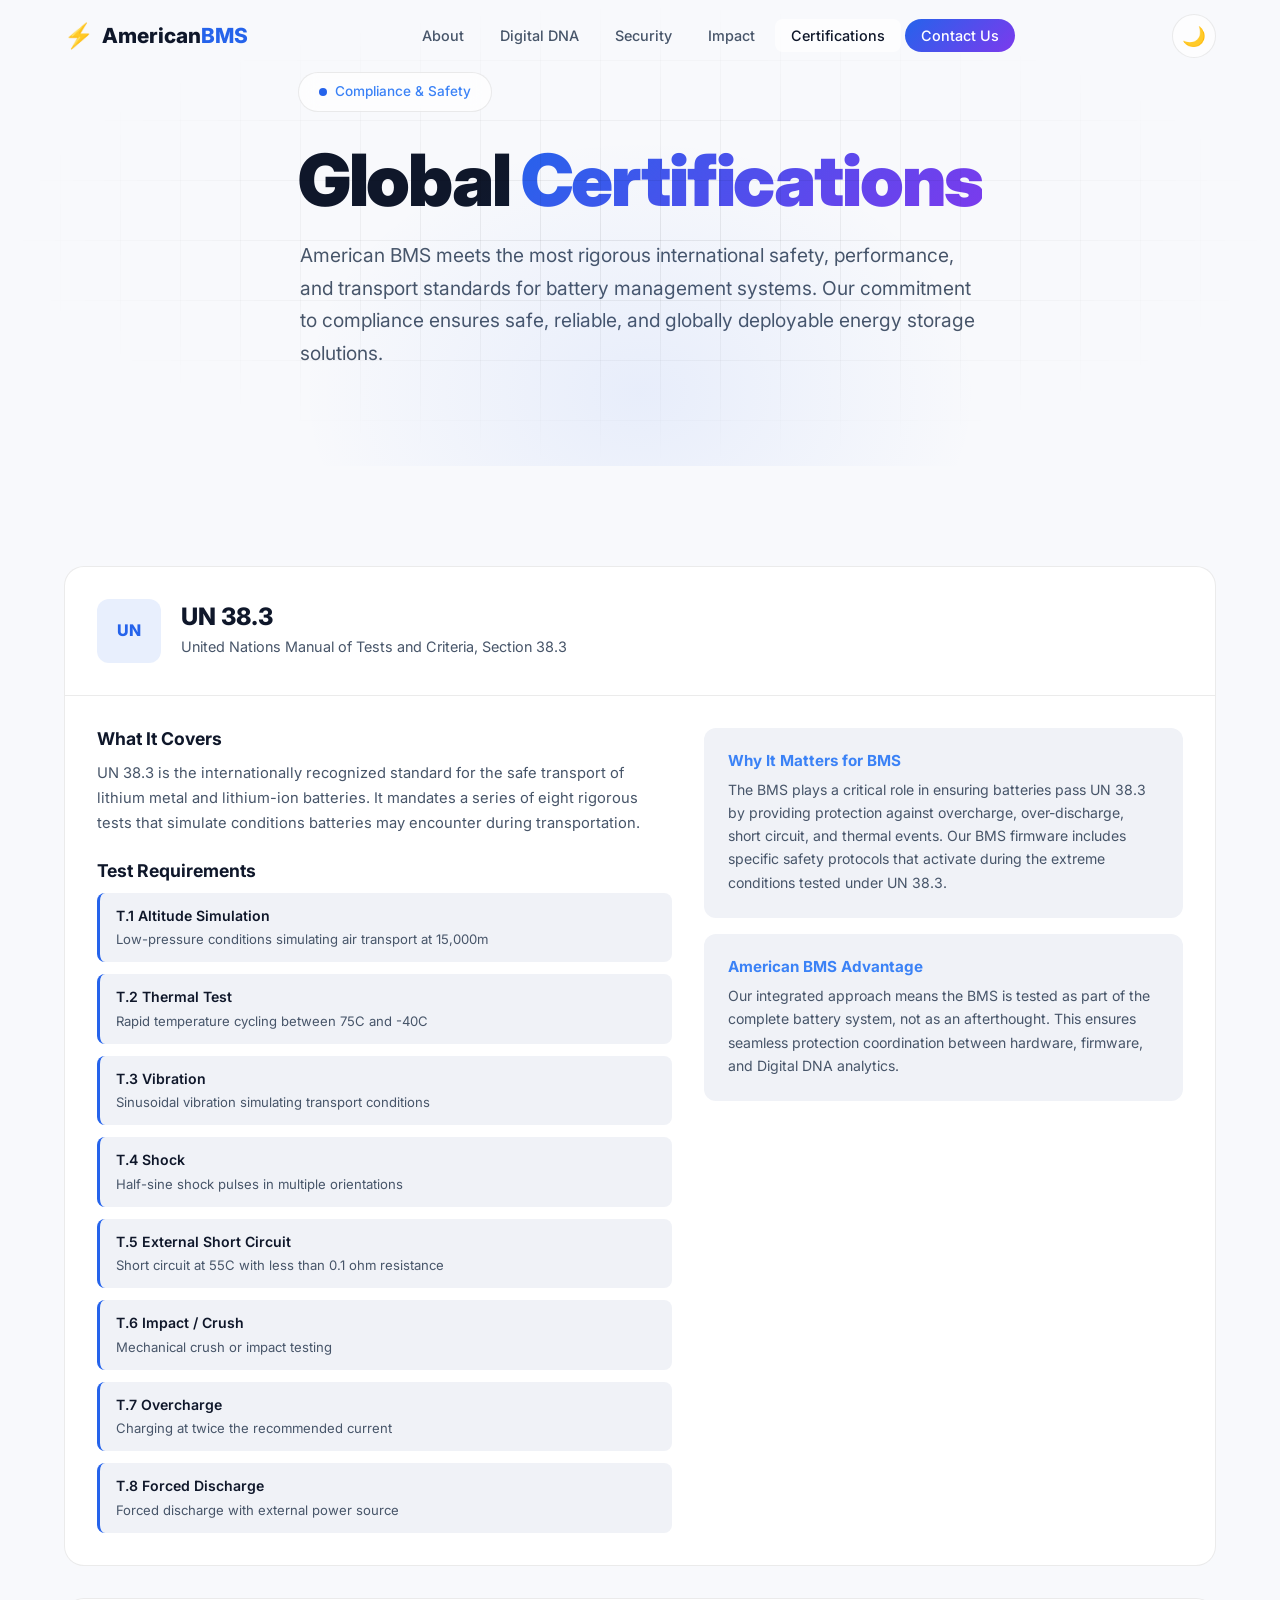
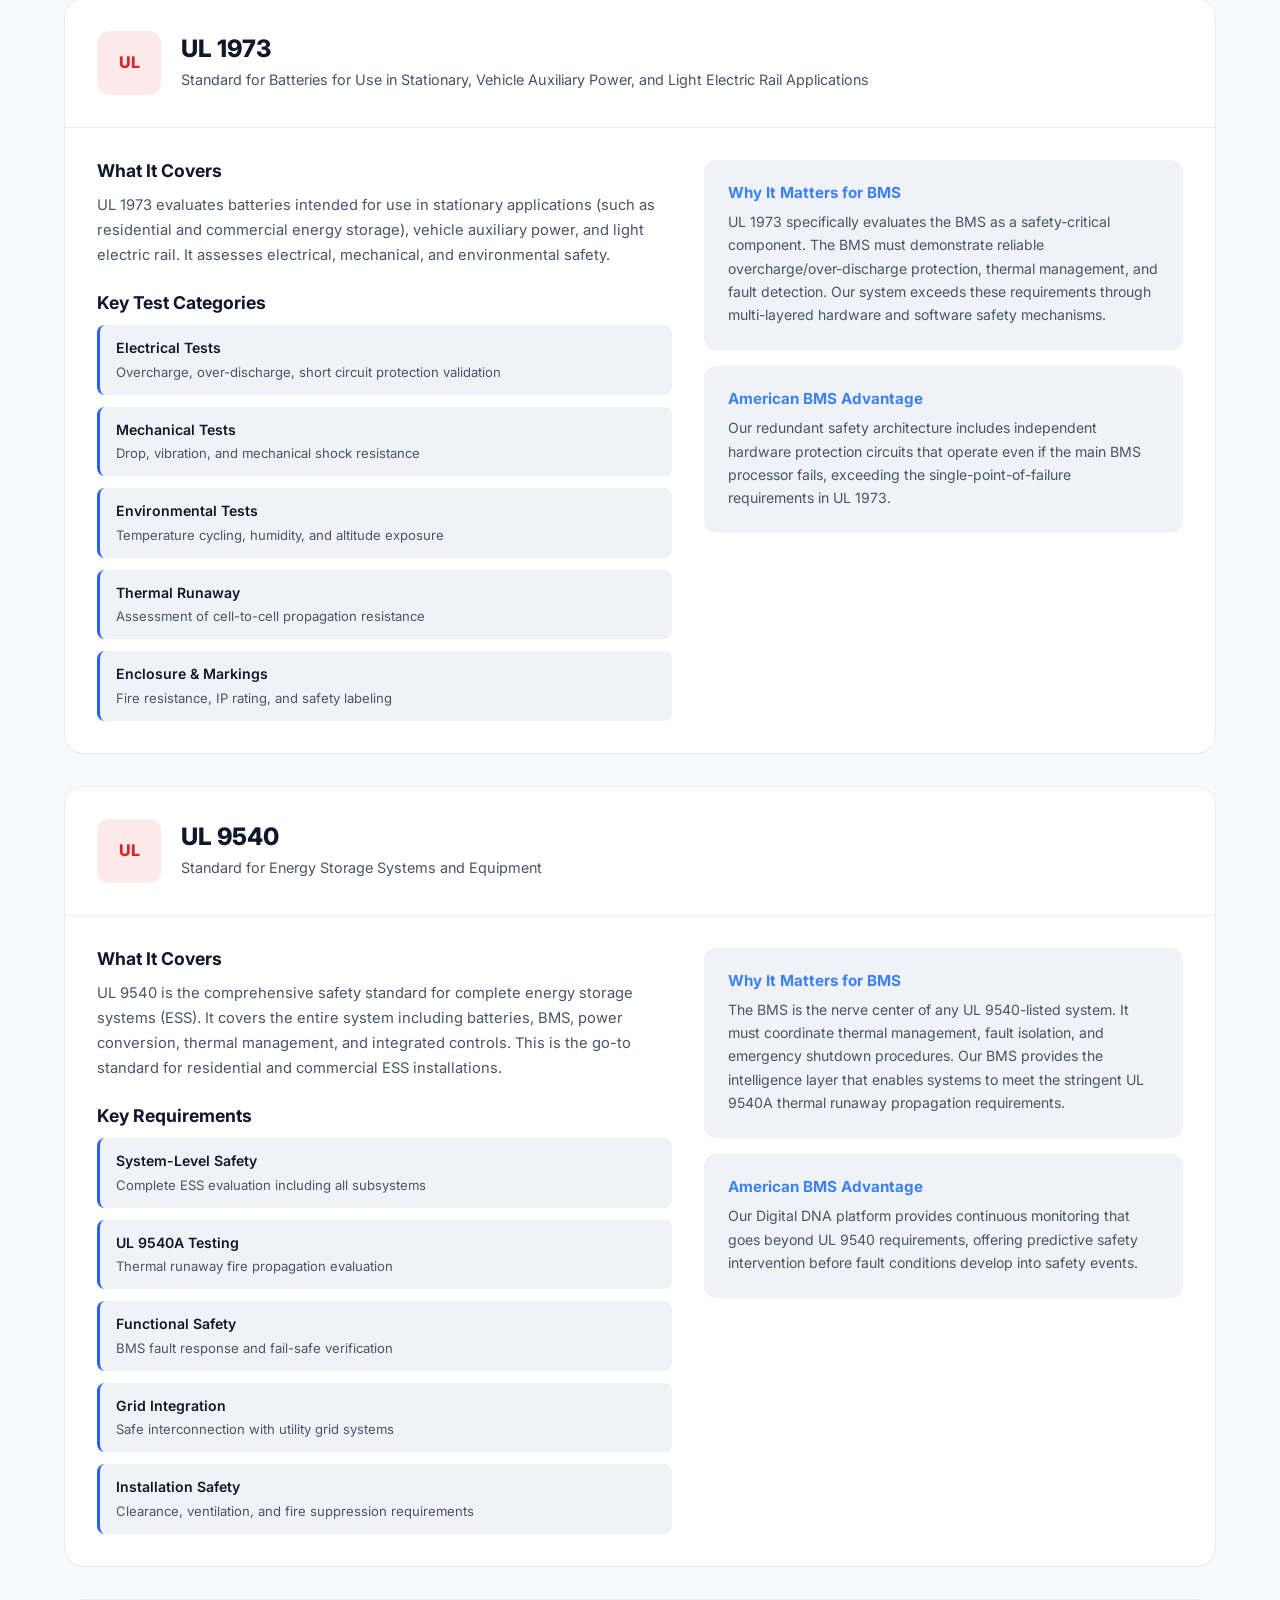
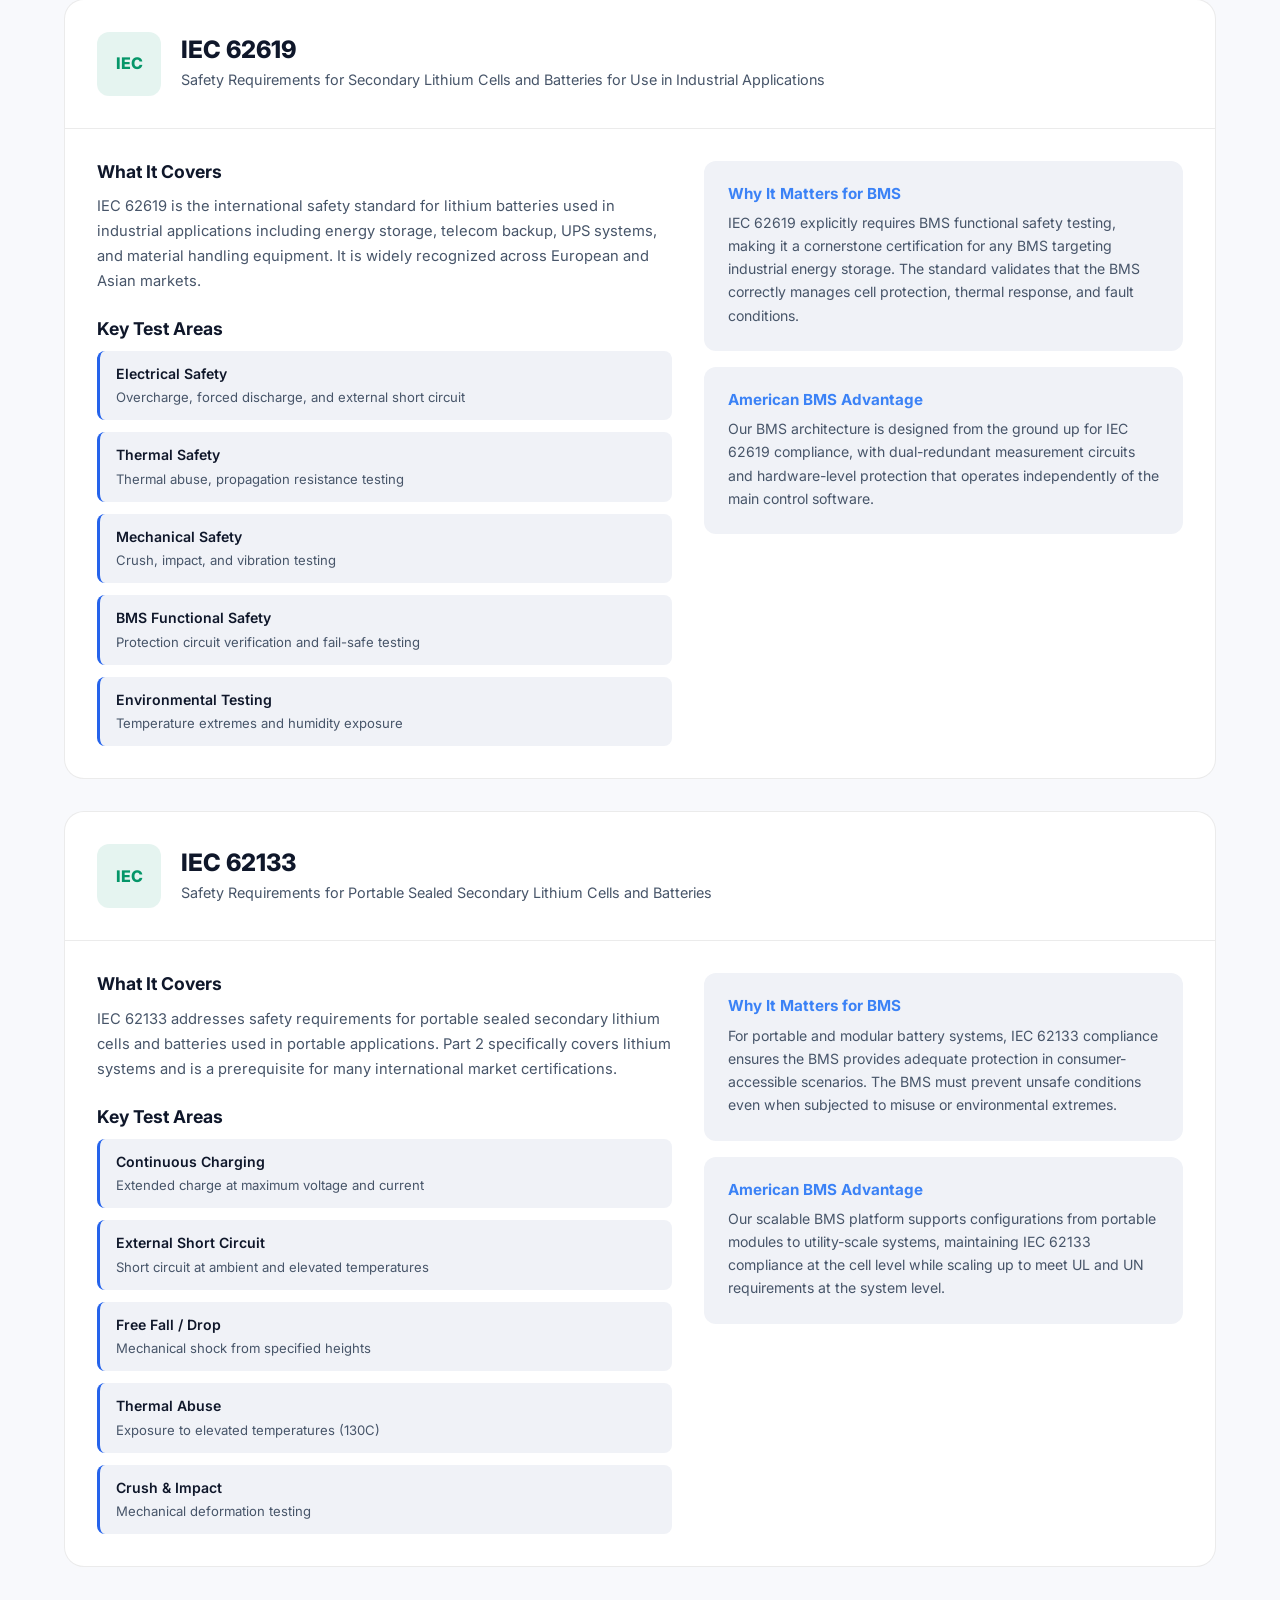
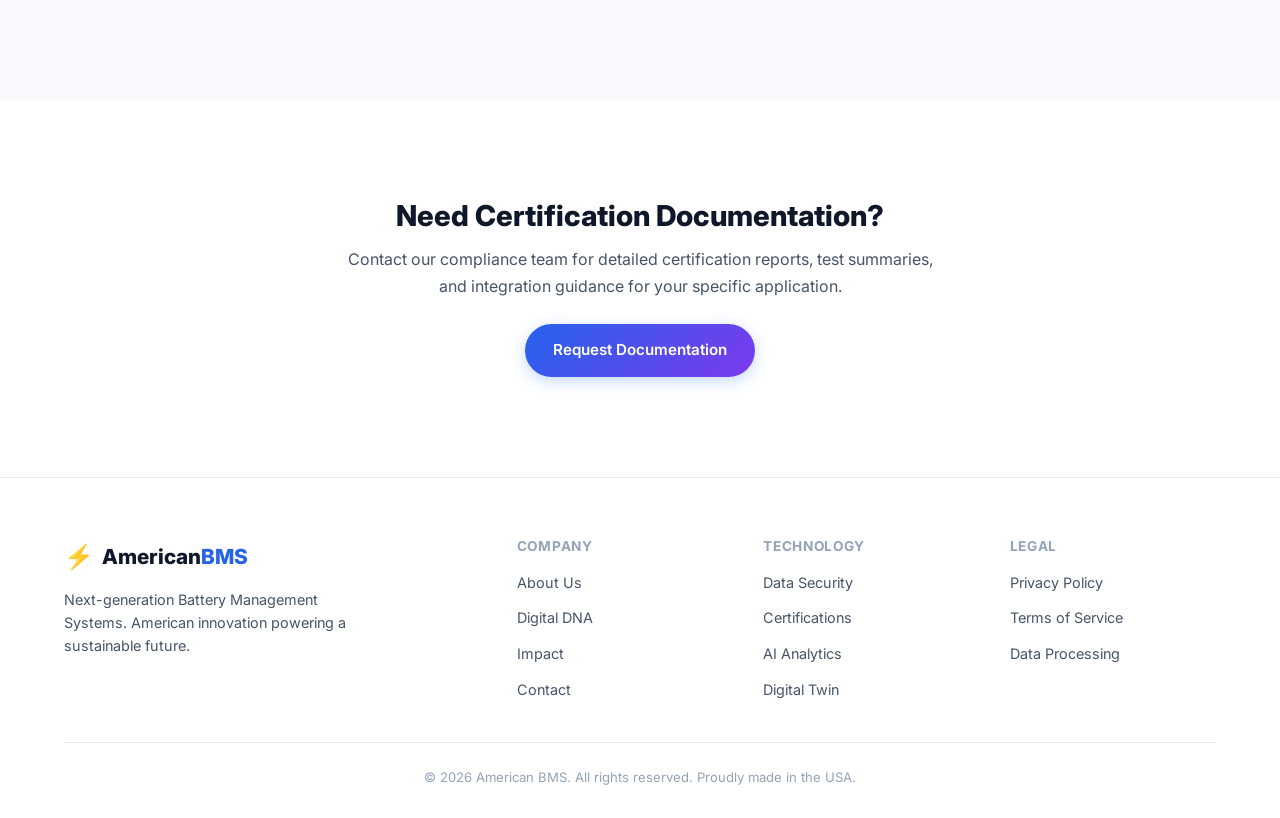
==== certifications.html @ eb163bcc "Initial commit: American BMS professional website - Landing page with hero, about, Digital DNA, data" ====
<!DOCTYPE html>
<html lang="en" data-theme="dark">
<head>
    <meta charset="UTF-8">
    <meta name="viewport" content="width=device-width, initial-scale=1.0">
    <title>Certifications | American BMS</title>
    <meta name="description" content="American BMS certifications: UN 38.3, UL 1973, UL 9540, IEC 62619, IEC 62133. Meeting the highest global standards for battery management systems.">
    <link rel="preconnect" href="https://fonts.googleapis.com">
    <link rel="preconnect" href="https://fonts.gstatic.com" crossorigin>
    <link href="https://fonts.googleapis.com/css2?family=Inter:wght@300;400;500;600;700;800;900&display=swap" rel="stylesheet">
    <link rel="stylesheet" href="css/styles.css">
    <link rel="icon" type="image/svg+xml" href="data:image/svg+xml,<svg xmlns='http://www.w3.org/2000/svg' viewBox='0 0 100 100'><text y='.9em' font-size='90'>&#9889;</text></svg>">
</head>
<body>
    <!-- Navigation -->
    <nav class="navbar" id="navbar">
        <div class="container nav-container">
            <a href="index.html" class="nav-logo">
                <span class="logo-icon">&#9889;</span>
                <span class="logo-text">American<span class="logo-accent">BMS</span></span>
            </a>
            <ul class="nav-links" id="navLinks">
                <li><a href="index.html#about">About</a></li>
                <li><a href="index.html#digital-dna">Digital DNA</a></li>
                <li><a href="index.html#security">Security</a></li>
                <li><a href="index.html#impact">Impact</a></li>
                <li><a href="certifications.html" class="active">Certifications</a></li>
                <li><a href="index.html#contact" class="nav-cta">Contact Us</a></li>
            </ul>
            <div class="nav-actions">
                <button class="theme-toggle" id="themeToggle" aria-label="Toggle theme">
                    <span class="theme-icon sun">&#9728;&#65039;</span>
                    <span class="theme-icon moon">&#127769;</span>
                </button>
                <button class="mobile-toggle" id="mobileToggle" aria-label="Toggle menu">
                    <span class="hamburger"></span>
                </button>
            </div>
        </div>
    </nav>

    <!-- Page Hero -->
    <section class="page-hero">
        <div class="hero-bg">
            <div class="hero-grid"></div>
            <div class="hero-glow"></div>
        </div>
        <div class="container">
            <div class="hero-badge">
                <span class="badge-dot"></span>
                Compliance & Safety
            </div>
            <h1 class="hero-title">Global <span class="gradient-text">Certifications</span></h1>
            <p class="hero-subtitle">
                American BMS meets the most rigorous international safety, performance, and transport
                standards for battery management systems. Our commitment to compliance ensures
                safe, reliable, and globally deployable energy storage solutions.
            </p>
        </div>
    </section>

    <!-- Certifications Content -->
    <section class="section">
        <div class="container">
            <!-- UN 38.3 -->
            <div class="cert-detail" id="un383">
                <div class="cert-detail-header">
                    <div class="cert-detail-badge">UN</div>
                    <div>
                        <h2>UN 38.3</h2>
                        <p class="cert-full-name">United Nations Manual of Tests and Criteria, Section 38.3</p>
                    </div>
                </div>
                <div class="cert-detail-body">
                    <div class="cert-detail-info">
                        <h3>What It Covers</h3>
                        <p>
                            UN 38.3 is the internationally recognized standard for the safe transport of lithium
                            metal and lithium-ion batteries. It mandates a series of eight rigorous tests that
                            simulate conditions batteries may encounter during transportation.
                        </p>
                        <h3>Test Requirements</h3>
                        <ul class="cert-tests">
                            <li>
                                <strong>T.1 Altitude Simulation</strong>
                                <span>Low-pressure conditions simulating air transport at 15,000m</span>
                            </li>
                            <li>
                                <strong>T.2 Thermal Test</strong>
                                <span>Rapid temperature cycling between 75C and -40C</span>
                            </li>
                            <li>
                                <strong>T.3 Vibration</strong>
                                <span>Sinusoidal vibration simulating transport conditions</span>
                            </li>
                            <li>
                                <strong>T.4 Shock</strong>
                                <span>Half-sine shock pulses in multiple orientations</span>
                            </li>
                            <li>
                                <strong>T.5 External Short Circuit</strong>
                                <span>Short circuit at 55C with less than 0.1 ohm resistance</span>
                            </li>
                            <li>
                                <strong>T.6 Impact / Crush</strong>
                                <span>Mechanical crush or impact testing</span>
                            </li>
                            <li>
                                <strong>T.7 Overcharge</strong>
                                <span>Charging at twice the recommended current</span>
                            </li>
                            <li>
                                <strong>T.8 Forced Discharge</strong>
                                <span>Forced discharge with external power source</span>
                            </li>
                        </ul>
                    </div>
                    <div class="cert-detail-relevance">
                        <div class="relevance-card">
                            <h4>Why It Matters for BMS</h4>
                            <p>
                                The BMS plays a critical role in ensuring batteries pass UN 38.3 by providing
                                protection against overcharge, over-discharge, short circuit, and thermal events.
                                Our BMS firmware includes specific safety protocols that activate during the
                                extreme conditions tested under UN 38.3.
                            </p>
                        </div>
                        <div class="relevance-card">
                            <h4>American BMS Advantage</h4>
                            <p>
                                Our integrated approach means the BMS is tested as part of the complete battery
                                system, not as an afterthought. This ensures seamless protection coordination
                                between hardware, firmware, and Digital DNA analytics.
                            </p>
                        </div>
                    </div>
                </div>
            </div>

            <!-- UL 1973 -->
            <div class="cert-detail" id="ul1973">
                <div class="cert-detail-header">
                    <div class="cert-detail-badge ul">UL</div>
                    <div>
                        <h2>UL 1973</h2>
                        <p class="cert-full-name">Standard for Batteries for Use in Stationary, Vehicle Auxiliary Power, and Light Electric Rail Applications</p>
                    </div>
                </div>
                <div class="cert-detail-body">
                    <div class="cert-detail-info">
                        <h3>What It Covers</h3>
                        <p>
                            UL 1973 evaluates batteries intended for use in stationary applications (such as
                            residential and commercial energy storage), vehicle auxiliary power, and light
                            electric rail. It assesses electrical, mechanical, and environmental safety.
                        </p>
                        <h3>Key Test Categories</h3>
                        <ul class="cert-tests">
                            <li>
                                <strong>Electrical Tests</strong>
                                <span>Overcharge, over-discharge, short circuit protection validation</span>
                            </li>
                            <li>
                                <strong>Mechanical Tests</strong>
                                <span>Drop, vibration, and mechanical shock resistance</span>
                            </li>
                            <li>
                                <strong>Environmental Tests</strong>
                                <span>Temperature cycling, humidity, and altitude exposure</span>
                            </li>
                            <li>
                                <strong>Thermal Runaway</strong>
                                <span>Assessment of cell-to-cell propagation resistance</span>
                            </li>
                            <li>
                                <strong>Enclosure & Markings</strong>
                                <span>Fire resistance, IP rating, and safety labeling</span>
                            </li>
                        </ul>
                    </div>
                    <div class="cert-detail-relevance">
                        <div class="relevance-card">
                            <h4>Why It Matters for BMS</h4>
                            <p>
                                UL 1973 specifically evaluates the BMS as a safety-critical component. The BMS
                                must demonstrate reliable overcharge/over-discharge protection, thermal management,
                                and fault detection. Our system exceeds these requirements through multi-layered
                                hardware and software safety mechanisms.
                            </p>
                        </div>
                        <div class="relevance-card">
                            <h4>American BMS Advantage</h4>
                            <p>
                                Our redundant safety architecture includes independent hardware protection
                                circuits that operate even if the main BMS processor fails, exceeding the
                                single-point-of-failure requirements in UL 1973.
                            </p>
                        </div>
                    </div>
                </div>
            </div>

            <!-- UL 9540 -->
            <div class="cert-detail" id="ul9540">
                <div class="cert-detail-header">
                    <div class="cert-detail-badge ul">UL</div>
                    <div>
                        <h2>UL 9540</h2>
                        <p class="cert-full-name">Standard for Energy Storage Systems and Equipment</p>
                    </div>
                </div>
                <div class="cert-detail-body">
                    <div class="cert-detail-info">
                        <h3>What It Covers</h3>
                        <p>
                            UL 9540 is the comprehensive safety standard for complete energy storage systems (ESS).
                            It covers the entire system including batteries, BMS, power conversion, thermal management,
                            and integrated controls. This is the go-to standard for residential and commercial ESS installations.
                        </p>
                        <h3>Key Requirements</h3>
                        <ul class="cert-tests">
                            <li>
                                <strong>System-Level Safety</strong>
                                <span>Complete ESS evaluation including all subsystems</span>
                            </li>
                            <li>
                                <strong>UL 9540A Testing</strong>
                                <span>Thermal runaway fire propagation evaluation</span>
                            </li>
                            <li>
                                <strong>Functional Safety</strong>
                                <span>BMS fault response and fail-safe verification</span>
                            </li>
                            <li>
                                <strong>Grid Integration</strong>
                                <span>Safe interconnection with utility grid systems</span>
                            </li>
                            <li>
                                <strong>Installation Safety</strong>
                                <span>Clearance, ventilation, and fire suppression requirements</span>
                            </li>
                        </ul>
                    </div>
                    <div class="cert-detail-relevance">
                        <div class="relevance-card">
                            <h4>Why It Matters for BMS</h4>
                            <p>
                                The BMS is the nerve center of any UL 9540-listed system. It must coordinate
                                thermal management, fault isolation, and emergency shutdown procedures. Our BMS
                                provides the intelligence layer that enables systems to meet the stringent
                                UL 9540A thermal runaway propagation requirements.
                            </p>
                        </div>
                        <div class="relevance-card">
                            <h4>American BMS Advantage</h4>
                            <p>
                                Our Digital DNA platform provides continuous monitoring that goes beyond
                                UL 9540 requirements, offering predictive safety intervention before
                                fault conditions develop into safety events.
                            </p>
                        </div>
                    </div>
                </div>
            </div>

            <!-- IEC 62619 -->
            <div class="cert-detail" id="iec62619">
                <div class="cert-detail-header">
                    <div class="cert-detail-badge iec">IEC</div>
                    <div>
                        <h2>IEC 62619</h2>
                        <p class="cert-full-name">Safety Requirements for Secondary Lithium Cells and Batteries for Use in Industrial Applications</p>
                    </div>
                </div>
                <div class="cert-detail-body">
                    <div class="cert-detail-info">
                        <h3>What It Covers</h3>
                        <p>
                            IEC 62619 is the international safety standard for lithium batteries used in industrial
                            applications including energy storage, telecom backup, UPS systems, and material handling
                            equipment. It is widely recognized across European and Asian markets.
                        </p>
                        <h3>Key Test Areas</h3>
                        <ul class="cert-tests">
                            <li>
                                <strong>Electrical Safety</strong>
                                <span>Overcharge, forced discharge, and external short circuit</span>
                            </li>
                            <li>
                                <strong>Thermal Safety</strong>
                                <span>Thermal abuse, propagation resistance testing</span>
                            </li>
                            <li>
                                <strong>Mechanical Safety</strong>
                                <span>Crush, impact, and vibration testing</span>
                            </li>
                            <li>
                                <strong>BMS Functional Safety</strong>
                                <span>Protection circuit verification and fail-safe testing</span>
                            </li>
                            <li>
                                <strong>Environmental Testing</strong>
                                <span>Temperature extremes and humidity exposure</span>
                            </li>
                        </ul>
                    </div>
                    <div class="cert-detail-relevance">
                        <div class="relevance-card">
                            <h4>Why It Matters for BMS</h4>
                            <p>
                                IEC 62619 explicitly requires BMS functional safety testing, making it a
                                cornerstone certification for any BMS targeting industrial energy storage.
                                The standard validates that the BMS correctly manages cell protection,
                                thermal response, and fault conditions.
                            </p>
                        </div>
                        <div class="relevance-card">
                            <h4>American BMS Advantage</h4>
                            <p>
                                Our BMS architecture is designed from the ground up for IEC 62619 compliance,
                                with dual-redundant measurement circuits and hardware-level protection that
                                operates independently of the main control software.
                            </p>
                        </div>
                    </div>
                </div>
            </div>

            <!-- IEC 62133 -->
            <div class="cert-detail" id="iec62133">
                <div class="cert-detail-header">
                    <div class="cert-detail-badge iec">IEC</div>
                    <div>
                        <h2>IEC 62133</h2>
                        <p class="cert-full-name">Safety Requirements for Portable Sealed Secondary Lithium Cells and Batteries</p>
                    </div>
                </div>
                <div class="cert-detail-body">
                    <div class="cert-detail-info">
                        <h3>What It Covers</h3>
                        <p>
                            IEC 62133 addresses safety requirements for portable sealed secondary lithium cells
                            and batteries used in portable applications. Part 2 specifically covers lithium systems
                            and is a prerequisite for many international market certifications.
                        </p>
                        <h3>Key Test Areas</h3>
                        <ul class="cert-tests">
                            <li>
                                <strong>Continuous Charging</strong>
                                <span>Extended charge at maximum voltage and current</span>
                            </li>
                            <li>
                                <strong>External Short Circuit</strong>
                                <span>Short circuit at ambient and elevated temperatures</span>
                            </li>
                            <li>
                                <strong>Free Fall / Drop</strong>
                                <span>Mechanical shock from specified heights</span>
                            </li>
                            <li>
                                <strong>Thermal Abuse</strong>
                                <span>Exposure to elevated temperatures (130C)</span>
                            </li>
                            <li>
                                <strong>Crush & Impact</strong>
                                <span>Mechanical deformation testing</span>
                            </li>
                        </ul>
                    </div>
                    <div class="cert-detail-relevance">
                        <div class="relevance-card">
                            <h4>Why It Matters for BMS</h4>
                            <p>
                                For portable and modular battery systems, IEC 62133 compliance ensures the BMS
                                provides adequate protection in consumer-accessible scenarios. The BMS must
                                prevent unsafe conditions even when subjected to misuse or environmental extremes.
                            </p>
                        </div>
                        <div class="relevance-card">
                            <h4>American BMS Advantage</h4>
                            <p>
                                Our scalable BMS platform supports configurations from portable modules to
                                utility-scale systems, maintaining IEC 62133 compliance at the cell level
                                while scaling up to meet UL and UN requirements at the system level.
                            </p>
                        </div>
                    </div>
                </div>
            </div>
        </div>
    </section>

    <!-- CTA Section -->
    <section class="section section-alt">
        <div class="container">
            <div class="cta-block">
                <h2>Need Certification Documentation?</h2>
                <p>Contact our compliance team for detailed certification reports, test summaries, and integration guidance for your specific application.</p>
                <a href="index.html#contact" class="btn btn-primary">Request Documentation</a>
            </div>
        </div>
    </section>

    <!-- Footer -->
    <footer class="footer">
        <div class="container">
            <div class="footer-grid">
                <div class="footer-brand">
                    <a href="index.html" class="nav-logo">
                        <span class="logo-icon">&#9889;</span>
                        <span class="logo-text">American<span class="logo-accent">BMS</span></span>
                    </a>
                    <p>Next-generation Battery Management Systems. American innovation powering a sustainable future.</p>
                </div>
                <div class="footer-links">
                    <h4>Company</h4>
                    <ul>
                        <li><a href="index.html#about">About Us</a></li>
                        <li><a href="index.html#digital-dna">Digital DNA</a></li>
                        <li><a href="index.html#impact">Impact</a></li>
                        <li><a href="index.html#contact">Contact</a></li>
                    </ul>
                </div>
                <div class="footer-links">
                    <h4>Technology</h4>
                    <ul>
                        <li><a href="index.html#security">Data Security</a></li>
                        <li><a href="certifications.html">Certifications</a></li>
                        <li><a href="index.html#digital-dna">AI Analytics</a></li>
                        <li><a href="index.html#digital-dna">Digital Twin</a></li>
                    </ul>
                </div>
                <div class="footer-links">
                    <h4>Legal</h4>
                    <ul>
                        <li><a href="#">Privacy Policy</a></li>
                        <li><a href="#">Terms of Service</a></li>
                        <li><a href="#">Data Processing</a></li>
                    </ul>
                </div>
            </div>
            <div class="footer-bottom">
                <p>&copy; 2026 American BMS. All rights reserved. Proudly made in the USA.</p>
            </div>
        </div>
    </footer>

    <script src="js/main.js"></script>
</body>
</html>
---- css/styles.css ----
/* ============================================
   American BMS - Design System & Styles
   ============================================ */

/* --- CSS Custom Properties (Theme System) --- */
:root {
    --font-family: 'Inter', -apple-system, BlinkMacSystemFont, 'Segoe UI', sans-serif;
    --transition-speed: 0.3s;
    --radius-sm: 8px;
    --radius-md: 12px;
    --radius-lg: 20px;
    --radius-xl: 28px;
    --container-max: 1200px;
    --nav-height: 72px;
}

/* Dark Theme (default) */
[data-theme="dark"] {
    --bg-primary: #0a0e1a;
    --bg-secondary: #0f1428;
    --bg-tertiary: #151b33;
    --bg-card: rgba(15, 20, 40, 0.8);
    --bg-card-hover: rgba(20, 28, 56, 0.9);
    --bg-glass: rgba(15, 20, 40, 0.6);
    --bg-nav: rgba(10, 14, 26, 0.85);

    --text-primary: #f0f2f8;
    --text-secondary: #a0a8c4;
    --text-tertiary: #6b7394;
    --text-inverse: #0a0e1a;

    --accent-blue: #3b82f6;
    --accent-blue-light: #60a5fa;
    --accent-red: #ef4444;
    --accent-red-light: #f87171;
    --gradient-start: #3b82f6;
    --gradient-end: #8b5cf6;

    --border-color: rgba(255, 255, 255, 0.08);
    --border-color-strong: rgba(255, 255, 255, 0.15);

    --shadow-sm: 0 2px 8px rgba(0, 0, 0, 0.3);
    --shadow-md: 0 4px 20px rgba(0, 0, 0, 0.4);
    --shadow-lg: 0 8px 40px rgba(0, 0, 0, 0.5);
    --shadow-glow: 0 0 40px rgba(59, 130, 246, 0.15);

    --cert-un-bg: rgba(59, 130, 246, 0.15);
    --cert-un-color: #60a5fa;
    --cert-ul-bg: rgba(239, 68, 68, 0.15);
    --cert-ul-color: #f87171;
    --cert-iec-bg: rgba(16, 185, 129, 0.15);
    --cert-iec-color: #34d399;
}

/* Light Theme */
[data-theme="light"] {
    --bg-primary: #f8f9fc;
    --bg-secondary: #ffffff;
    --bg-tertiary: #f0f2f7;
    --bg-card: rgba(255, 255, 255, 0.9);
    --bg-card-hover: rgba(255, 255, 255, 1);
    --bg-glass: rgba(255, 255, 255, 0.7);
    --bg-nav: rgba(248, 249, 252, 0.9);

    --text-primary: #0f172a;
    --text-secondary: #475569;
    --text-tertiary: #94a3b8;
    --text-inverse: #ffffff;

    --accent-blue: #2563eb;
    --accent-blue-light: #3b82f6;
    --accent-red: #dc2626;
    --accent-red-light: #ef4444;
    --gradient-start: #2563eb;
    --gradient-end: #7c3aed;

    --border-color: rgba(0, 0, 0, 0.08);
    --border-color-strong: rgba(0, 0, 0, 0.15);

    --shadow-sm: 0 2px 8px rgba(0, 0, 0, 0.06);
    --shadow-md: 0 4px 20px rgba(0, 0, 0, 0.08);
    --shadow-lg: 0 8px 40px rgba(0, 0, 0, 0.1);
    --shadow-glow: 0 0 40px rgba(37, 99, 235, 0.1);

    --cert-un-bg: rgba(37, 99, 235, 0.1);
    --cert-un-color: #2563eb;
    --cert-ul-bg: rgba(220, 38, 38, 0.1);
    --cert-ul-color: #dc2626;
    --cert-iec-bg: rgba(5, 150, 105, 0.1);
    --cert-iec-color: #059669;
}

/* --- Reset & Base --- */
*, *::before, *::after {
    margin: 0;
    padding: 0;
    box-sizing: border-box;
}

html {
    scroll-behavior: smooth;
    scroll-padding-top: var(--nav-height);
}

body {
    font-family: var(--font-family);
    background: var(--bg-primary);
    color: var(--text-primary);
    line-height: 1.6;
    transition: background var(--transition-speed), color var(--transition-speed);
    -webkit-font-smoothing: antialiased;
    overflow-x: hidden;
}

.container {
    max-width: var(--container-max);
    margin: 0 auto;
    padding: 0 24px;
}

img { max-width: 100%; display: block; }
a { text-decoration: none; color: inherit; }
ul { list-style: none; }

/* --- Typography --- */
h1, h2, h3, h4 {
    font-weight: 700;
    line-height: 1.2;
}

.gradient-text {
    background: linear-gradient(135deg, var(--gradient-start), var(--gradient-end));
    -webkit-background-clip: text;
    -webkit-text-fill-color: transparent;
    background-clip: text;
}

/* --- Buttons --- */
.btn {
    display: inline-flex;
    align-items: center;
    gap: 8px;
    padding: 14px 28px;
    border-radius: var(--radius-xl);
    font-family: var(--font-family);
    font-size: 0.95rem;
    font-weight: 600;
    cursor: pointer;
    transition: all var(--transition-speed);
    border: none;
    white-space: nowrap;
}

.btn-primary {
    background: linear-gradient(135deg, var(--gradient-start), var(--gradient-end));
    color: #fff;
    box-shadow: 0 4px 15px rgba(59, 130, 246, 0.3);
}

.btn-primary:hover {
    transform: translateY(-2px);
    box-shadow: 0 6px 25px rgba(59, 130, 246, 0.4);
}

.btn-secondary {
    background: var(--bg-glass);
    color: var(--text-primary);
    border: 1px solid var(--border-color-strong);
    backdrop-filter: blur(10px);
}

.btn-secondary:hover {
    background: var(--bg-card-hover);
    transform: translateY(-2px);
}

.btn-play {
    display: inline-flex;
    align-items: center;
    justify-content: center;
    width: 24px;
    height: 24px;
    background: var(--accent-blue);
    color: #fff;
    border-radius: 50%;
    font-size: 0.6rem;
}

.btn-full { width: 100%; justify-content: center; }

/* ============================================
   NAVIGATION
   ============================================ */
.navbar {
    position: fixed;
    top: 0;
    left: 0;
    right: 0;
    z-index: 1000;
    height: var(--nav-height);
    background: transparent;
    transition: all var(--transition-speed);
}

.navbar.scrolled {
    background: var(--bg-nav);
    backdrop-filter: blur(20px);
    border-bottom: 1px solid var(--border-color);
    box-shadow: var(--shadow-sm);
}

.nav-container {
    display: flex;
    align-items: center;
    justify-content: space-between;
    height: 100%;
}

.nav-logo {
    display: flex;
    align-items: center;
    gap: 8px;
    font-size: 1.3rem;
    font-weight: 800;
    z-index: 1001;
}

.logo-icon { font-size: 1.5rem; }

.logo-accent { color: var(--accent-blue); }

.nav-links {
    display: flex;
    align-items: center;
    gap: 4px;
}

.nav-links li a {
    padding: 8px 16px;
    border-radius: var(--radius-sm);
    font-size: 0.9rem;
    font-weight: 500;
    color: var(--text-secondary);
    transition: all var(--transition-speed);
}

.nav-links li a:hover,
.nav-links li a.active {
    color: var(--text-primary);
    background: var(--bg-glass);
}

.nav-cta {
    background: linear-gradient(135deg, var(--gradient-start), var(--gradient-end)) !important;
    color: #fff !important;
    border-radius: var(--radius-xl) !important;
}

.nav-cta:hover {
    opacity: 0.9;
}

.nav-actions {
    display: flex;
    align-items: center;
    gap: 8px;
}

/* Theme Toggle */
.theme-toggle {
    position: relative;
    width: 44px;
    height: 44px;
    background: var(--bg-glass);
    border: 1px solid var(--border-color);
    border-radius: 50%;
    cursor: pointer;
    display: flex;
    align-items: center;
    justify-content: center;
    transition: all var(--transition-speed);
    overflow: hidden;
}

.theme-toggle:hover {
    background: var(--bg-card-hover);
    border-color: var(--border-color-strong);
}

.theme-icon {
    position: absolute;
    font-size: 1.2rem;
    transition: all 0.4s ease;
}

[data-theme="dark"] .theme-icon.sun {
    opacity: 1;
    transform: rotate(0deg) scale(1);
}
[data-theme="dark"] .theme-icon.moon {
    opacity: 0;
    transform: rotate(180deg) scale(0.5);
}
[data-theme="light"] .theme-icon.sun {
    opacity: 0;
    transform: rotate(-180deg) scale(0.5);
}
[data-theme="light"] .theme-icon.moon {
    opacity: 1;
    transform: rotate(0deg) scale(1);
}

/* Mobile Toggle */
.mobile-toggle {
    display: none;
    width: 44px;
    height: 44px;
    background: transparent;
    border: none;
    cursor: pointer;
    position: relative;
    z-index: 1001;
}

.hamburger,
.hamburger::before,
.hamburger::after {
    display: block;
    width: 24px;
    height: 2px;
    background: var(--text-primary);
    border-radius: 2px;
    transition: all var(--transition-speed);
}

.hamburger {
    position: relative;
}

.hamburger::before,
.hamburger::after {
    content: '';
    position: absolute;
    left: 0;
}

.hamburger::before { top: -7px; }
.hamburger::after { top: 7px; }

.mobile-toggle.active .hamburger {
    background: transparent;
}
.mobile-toggle.active .hamburger::before {
    top: 0;
    transform: rotate(45deg);
}
.mobile-toggle.active .hamburger::after {
    top: 0;
    transform: rotate(-45deg);
}

/* ============================================
   HERO SECTION
   ============================================ */
.hero, .page-hero {
    position: relative;
    min-height: 100vh;
    display: flex;
    align-items: center;
    padding-top: var(--nav-height);
    overflow: hidden;
}

.page-hero {
    min-height: 50vh;
    padding-bottom: 60px;
}

.hero-bg {
    position: absolute;
    inset: 0;
    overflow: hidden;
}

.hero-grid {
    position: absolute;
    inset: 0;
    background-image:
        linear-gradient(var(--border-color) 1px, transparent 1px),
        linear-gradient(90deg, var(--border-color) 1px, transparent 1px);
    background-size: 60px 60px;
    mask-image: radial-gradient(ellipse at center, black 0%, transparent 70%);
    -webkit-mask-image: radial-gradient(ellipse at center, black 0%, transparent 70%);
}

.hero-glow {
    position: absolute;
    top: 20%;
    left: 50%;
    transform: translateX(-50%);
    width: 800px;
    height: 600px;
    background: radial-gradient(ellipse, rgba(59, 130, 246, 0.12) 0%, transparent 60%);
    pointer-events: none;
}

[data-theme="light"] .hero-glow {
    background: radial-gradient(ellipse, rgba(37, 99, 235, 0.08) 0%, transparent 60%);
}

.hero-content {
    position: relative;
    text-align: center;
    padding: 40px 0 80px;
}

.hero-badge {
    display: inline-flex;
    align-items: center;
    gap: 8px;
    padding: 8px 20px;
    background: var(--bg-glass);
    border: 1px solid var(--border-color);
    border-radius: var(--radius-xl);
    font-size: 0.85rem;
    font-weight: 500;
    color: var(--accent-blue-light);
    margin-bottom: 28px;
    backdrop-filter: blur(10px);
}

.badge-dot {
    width: 8px;
    height: 8px;
    background: var(--accent-blue);
    border-radius: 50%;
    animation: pulse 2s ease-in-out infinite;
}

@keyframes pulse {
    0%, 100% { opacity: 1; transform: scale(1); }
    50% { opacity: 0.5; transform: scale(1.3); }
}

.hero-title {
    font-size: clamp(2.5rem, 6vw, 4.5rem);
    font-weight: 900;
    letter-spacing: -0.03em;
    margin-bottom: 20px;
    line-height: 1.1;
}

.hero-subtitle {
    font-size: clamp(1rem, 2vw, 1.2rem);
    color: var(--text-secondary);
    max-width: 680px;
    margin: 0 auto 36px;
    line-height: 1.7;
}

.hero-actions {
    display: flex;
    gap: 16px;
    justify-content: center;
    flex-wrap: wrap;
    margin-bottom: 60px;
}

.hero-stats {
    display: flex;
    align-items: center;
    justify-content: center;
    gap: 32px;
    flex-wrap: wrap;
}

.stat { text-align: center; }

.stat-value {
    display: block;
    font-size: 1.8rem;
    font-weight: 800;
    color: var(--text-primary);
}

.stat-label {
    font-size: 0.85rem;
    color: var(--text-tertiary);
    font-weight: 500;
}

.stat-divider {
    width: 1px;
    height: 40px;
    background: var(--border-color-strong);
}

/* ============================================
   SECTIONS
   ============================================ */
.section {
    padding: 100px 0;
}

.section-alt {
    background: var(--bg-secondary);
}

.section-header {
    text-align: center;
    max-width: 680px;
    margin: 0 auto 60px;
}

.section-tag {
    display: inline-block;
    padding: 6px 16px;
    background: linear-gradient(135deg, var(--gradient-start), var(--gradient-end));
    color: #fff;
    border-radius: var(--radius-xl);
    font-size: 0.8rem;
    font-weight: 600;
    text-transform: uppercase;
    letter-spacing: 0.05em;
    margin-bottom: 16px;
}

.section-title {
    font-size: clamp(2rem, 4vw, 3rem);
    font-weight: 800;
    letter-spacing: -0.02em;
    margin-bottom: 16px;
}

.section-subtitle {
    font-size: 1.05rem;
    color: var(--text-secondary);
    line-height: 1.7;
}

/* ============================================
   PILLARS GRID (About)
   ============================================ */
.pillars-grid {
    display: grid;
    grid-template-columns: repeat(3, 1fr);
    gap: 24px;
}

.pillar-card {
    background: var(--bg-card);
    border: 1px solid var(--border-color);
    border-radius: var(--radius-lg);
    padding: 32px;
    transition: all 0.4s ease;
    opacity: 0;
    transform: translateY(20px);
}

.pillar-card.visible {
    opacity: 1;
    transform: translateY(0);
}

.pillar-card:hover {
    background: var(--bg-card-hover);
    border-color: var(--border-color-strong);
    box-shadow: var(--shadow-glow);
    transform: translateY(-4px);
}

.pillar-card.visible:hover {
    transform: translateY(-4px);
}

.pillar-icon {
    width: 48px;
    height: 48px;
    display: flex;
    align-items: center;
    justify-content: center;
    background: linear-gradient(135deg, var(--gradient-start), var(--gradient-end));
    border-radius: var(--radius-md);
    margin-bottom: 20px;
    color: #fff;
}

.pillar-icon svg {
    width: 24px;
    height: 24px;
}

.pillar-card h3 {
    font-size: 1.15rem;
    font-weight: 700;
    margin-bottom: 10px;
}

.pillar-card p {
    font-size: 0.9rem;
    color: var(--text-secondary);
    line-height: 1.65;
}

/* ============================================
   DIGITAL DNA (Split Layout)
   ============================================ */
.split-content {
    display: grid;
    grid-template-columns: 1fr 1fr;
    gap: 60px;
    align-items: center;
}

.split-text .section-tag { margin-bottom: 12px; }

.split-text .section-title {
    text-align: left;
    font-size: clamp(1.8rem, 3.5vw, 2.5rem);
    margin-bottom: 16px;
}

.split-text .section-subtitle {
    text-align: left;
    margin-bottom: 32px;
}

.feature-list {
    display: flex;
    flex-direction: column;
    gap: 24px;
}

.feature-item {
    display: flex;
    gap: 16px;
    opacity: 0;
    transform: translateX(-20px);
    transition: all 0.5s ease;
}

.feature-item.visible {
    opacity: 1;
    transform: translateX(0);
}

.feature-dot {
    flex-shrink: 0;
    width: 10px;
    height: 10px;
    background: var(--accent-blue);
    border-radius: 50%;
    margin-top: 7px;
    box-shadow: 0 0 10px rgba(59, 130, 246, 0.4);
}

.feature-item h4 {
    font-size: 1rem;
    font-weight: 600;
    margin-bottom: 4px;
}

.feature-item p {
    font-size: 0.88rem;
    color: var(--text-secondary);
    line-height: 1.5;
}

/* DNA Visual */
.split-visual {
    display: flex;
    align-items: center;
    justify-content: center;
    opacity: 0;
    transform: scale(0.9);
    transition: all 0.6s ease;
}

.split-visual.visible {
    opacity: 1;
    transform: scale(1);
}

.dna-visual {
    position: relative;
    width: 360px;
    height: 360px;
}

.dna-ring {
    position: absolute;
    border-radius: 50%;
    border: 1px solid var(--border-color-strong);
}

.dna-ring-1 {
    inset: 0;
    animation: spin 20s linear infinite;
    border-color: transparent;
    border-top-color: var(--accent-blue);
    border-right-color: rgba(59, 130, 246, 0.3);
}

.dna-ring-2 {
    inset: 30px;
    animation: spin 15s linear infinite reverse;
    border-color: transparent;
    border-bottom-color: var(--gradient-end);
    border-left-color: rgba(139, 92, 246, 0.3);
}

.dna-ring-3 {
    inset: 60px;
    animation: spin 10s linear infinite;
    border-color: transparent;
    border-top-color: var(--accent-red);
    border-right-color: rgba(239, 68, 68, 0.3);
}

@keyframes spin {
    to { transform: rotate(360deg); }
}

.dna-core {
    position: absolute;
    inset: 100px;
    display: flex;
    align-items: center;
    justify-content: center;
    background: var(--bg-glass);
    border: 1px solid var(--border-color-strong);
    border-radius: 50%;
    backdrop-filter: blur(10px);
}

.dna-core svg {
    width: 64px;
    height: 64px;
    color: var(--accent-blue);
}

.dna-data-points {
    position: absolute;
    inset: 0;
}

.data-point {
    position: absolute;
    padding: 4px 10px;
    background: var(--bg-glass);
    border: 1px solid var(--border-color);
    border-radius: var(--radius-sm);
    font-size: 0.72rem;
    font-weight: 600;
    font-family: 'SF Mono', 'Fira Code', monospace;
    color: var(--accent-blue-light);
    backdrop-filter: blur(5px);
    white-space: nowrap;
    animation: float 4s ease-in-out infinite;
}

.dp-1 { top: 5%; left: 60%; animation-delay: 0s; }
.dp-2 { top: 25%; right: -5%; animation-delay: 0.6s; }
.dp-3 { top: 60%; right: -10%; animation-delay: 1.2s; }
.dp-4 { bottom: 10%; left: 50%; animation-delay: 1.8s; }
.dp-5 { top: 55%; left: -10%; animation-delay: 2.4s; }
.dp-6 { top: 15%; left: -5%; animation-delay: 3s; }

@keyframes float {
    0%, 100% { transform: translateY(0); }
    50% { transform: translateY(-8px); }
}

/* ============================================
   SECURITY SECTION
   ============================================ */
.security-grid {
    display: grid;
    grid-template-columns: repeat(2, 1fr);
    gap: 24px;
}

.security-card {
    background: var(--bg-card);
    border: 1px solid var(--border-color);
    border-radius: var(--radius-lg);
    padding: 32px;
    transition: all 0.4s ease;
    opacity: 0;
    transform: translateY(20px);
}

.security-card.visible {
    opacity: 1;
    transform: translateY(0);
}

.security-card:hover {
    background: var(--bg-card-hover);
    border-color: var(--border-color-strong);
    transform: translateY(-4px);
}

.security-card.visible:hover {
    transform: translateY(-4px);
}

.security-card-featured {
    grid-column: 1 / -1;
    background: linear-gradient(135deg, rgba(59, 130, 246, 0.08), rgba(139, 92, 246, 0.08));
    border-color: rgba(59, 130, 246, 0.2);
    text-align: center;
}

.security-icon-large {
    width: 72px;
    height: 72px;
    margin: 0 auto 20px;
    display: flex;
    align-items: center;
    justify-content: center;
    background: linear-gradient(135deg, var(--gradient-start), var(--gradient-end));
    border-radius: 50%;
    color: #fff;
}

.security-icon-large svg {
    width: 36px;
    height: 36px;
}

.security-icon {
    width: 48px;
    height: 48px;
    display: flex;
    align-items: center;
    justify-content: center;
    background: var(--bg-tertiary);
    border-radius: var(--radius-md);
    margin-bottom: 16px;
    color: var(--accent-blue);
}

.security-icon svg {
    width: 24px;
    height: 24px;
}

.security-card h3 {
    font-size: 1.15rem;
    font-weight: 700;
    margin-bottom: 10px;
}

.security-card p {
    font-size: 0.9rem;
    color: var(--text-secondary);
    line-height: 1.65;
}

/* ============================================
   IMPACT SECTION
   ============================================ */
.impact-stats {
    display: grid;
    grid-template-columns: repeat(4, 1fr);
    gap: 24px;
}

.impact-card {
    background: var(--bg-card);
    border: 1px solid var(--border-color);
    border-radius: var(--radius-lg);
    padding: 32px;
    text-align: center;
    transition: all 0.4s ease;
    opacity: 0;
    transform: translateY(20px);
}

.impact-card.visible {
    opacity: 1;
    transform: translateY(0);
}

.impact-card:hover {
    border-color: var(--accent-blue);
    box-shadow: var(--shadow-glow);
    transform: translateY(-4px);
}

.impact-card.visible:hover {
    transform: translateY(-4px);
}

.impact-number {
    font-size: 2.5rem;
    font-weight: 900;
    background: linear-gradient(135deg, var(--gradient-start), var(--gradient-end));
    -webkit-background-clip: text;
    -webkit-text-fill-color: transparent;
    background-clip: text;
    margin-bottom: 4px;
}

.impact-label {
    font-size: 0.9rem;
    font-weight: 700;
    margin-bottom: 8px;
}

.impact-desc {
    font-size: 0.85rem;
    color: var(--text-secondary);
    line-height: 1.5;
}

/* ============================================
   CERTIFICATIONS PREVIEW
   ============================================ */
.cert-preview-grid {
    display: grid;
    grid-template-columns: repeat(5, 1fr);
    gap: 20px;
    margin-bottom: 40px;
}

.cert-preview-card {
    background: var(--bg-card);
    border: 1px solid var(--border-color);
    border-radius: var(--radius-lg);
    padding: 28px 20px;
    text-align: center;
    transition: all 0.4s ease;
    opacity: 0;
    transform: translateY(20px);
}

.cert-preview-card.visible {
    opacity: 1;
    transform: translateY(0);
}

.cert-preview-card:hover {
    background: var(--bg-card-hover);
    border-color: var(--border-color-strong);
    transform: translateY(-4px);
}

.cert-preview-card.visible:hover {
    transform: translateY(-4px);
}

.cert-badge {
    display: inline-flex;
    align-items: center;
    justify-content: center;
    width: 56px;
    height: 56px;
    border-radius: var(--radius-md);
    font-size: 0.85rem;
    font-weight: 800;
    margin-bottom: 14px;
    background: var(--cert-un-bg);
    color: var(--cert-un-color);
}

.cert-preview-card:nth-child(2) .cert-badge,
.cert-preview-card:nth-child(3) .cert-badge {
    background: var(--cert-ul-bg);
    color: var(--cert-ul-color);
}

.cert-preview-card:nth-child(4) .cert-badge,
.cert-preview-card:nth-child(5) .cert-badge {
    background: var(--cert-iec-bg);
    color: var(--cert-iec-color);
}

.cert-preview-card h3 {
    font-size: 1rem;
    font-weight: 700;
    margin-bottom: 6px;
}

.cert-preview-card p {
    font-size: 0.8rem;
    color: var(--text-secondary);
    line-height: 1.4;
}

.cert-cta { text-align: center; }

/* ============================================
   CERTIFICATIONS DETAIL PAGE
   ============================================ */
.cert-detail {
    background: var(--bg-card);
    border: 1px solid var(--border-color);
    border-radius: var(--radius-lg);
    margin-bottom: 32px;
    overflow: hidden;
    transition: all 0.4s ease;
    opacity: 0;
    transform: translateY(20px);
}

.cert-detail.visible {
    opacity: 1;
    transform: translateY(0);
}

.cert-detail-header {
    display: flex;
    align-items: center;
    gap: 20px;
    padding: 32px;
    border-bottom: 1px solid var(--border-color);
}

.cert-detail-badge {
    flex-shrink: 0;
    width: 64px;
    height: 64px;
    display: flex;
    align-items: center;
    justify-content: center;
    border-radius: var(--radius-md);
    font-size: 1rem;
    font-weight: 800;
    background: var(--cert-un-bg);
    color: var(--cert-un-color);
}

.cert-detail-badge.ul {
    background: var(--cert-ul-bg);
    color: var(--cert-ul-color);
}

.cert-detail-badge.iec {
    background: var(--cert-iec-bg);
    color: var(--cert-iec-color);
}

.cert-detail-header h2 {
    font-size: 1.5rem;
    font-weight: 800;
    margin-bottom: 4px;
}

.cert-full-name {
    font-size: 0.9rem;
    color: var(--text-secondary);
}

.cert-detail-body {
    display: grid;
    grid-template-columns: 1.2fr 1fr;
    gap: 32px;
    padding: 32px;
}

.cert-detail-info h3 {
    font-size: 1.1rem;
    font-weight: 700;
    margin-bottom: 12px;
    margin-top: 24px;
}

.cert-detail-info h3:first-child { margin-top: 0; }

.cert-detail-info p {
    font-size: 0.92rem;
    color: var(--text-secondary);
    line-height: 1.7;
}

.cert-tests {
    display: flex;
    flex-direction: column;
    gap: 12px;
    margin-top: 12px;
}

.cert-tests li {
    display: flex;
    flex-direction: column;
    padding: 12px 16px;
    background: var(--bg-tertiary);
    border-radius: var(--radius-sm);
    border-left: 3px solid var(--accent-blue);
}

.cert-tests li strong {
    font-size: 0.88rem;
    font-weight: 600;
    margin-bottom: 2px;
}

.cert-tests li span {
    font-size: 0.82rem;
    color: var(--text-secondary);
}

.relevance-card {
    background: var(--bg-tertiary);
    border-radius: var(--radius-md);
    padding: 24px;
    margin-bottom: 16px;
}

.relevance-card h4 {
    font-size: 0.95rem;
    font-weight: 700;
    margin-bottom: 8px;
    color: var(--accent-blue-light);
}

.relevance-card p {
    font-size: 0.88rem;
    color: var(--text-secondary);
    line-height: 1.65;
}

/* CTA Block */
.cta-block {
    text-align: center;
    max-width: 600px;
    margin: 0 auto;
}

.cta-block h2 {
    font-size: 1.8rem;
    font-weight: 800;
    margin-bottom: 12px;
}

.cta-block p {
    font-size: 1rem;
    color: var(--text-secondary);
    margin-bottom: 24px;
    line-height: 1.7;
}

/* ============================================
   CONTACT FORM
   ============================================ */
.contact-content {
    max-width: 700px;
    margin: 0 auto;
}

.contact-form {
    display: flex;
    flex-direction: column;
    gap: 20px;
}

.form-row {
    display: grid;
    grid-template-columns: 1fr 1fr;
    gap: 20px;
}

.form-group {
    display: flex;
    flex-direction: column;
    gap: 6px;
}

.form-group label {
    font-size: 0.85rem;
    font-weight: 600;
    color: var(--text-secondary);
}

.form-group input,
.form-group select,
.form-group textarea {
    padding: 12px 16px;
    background: var(--bg-card);
    border: 1px solid var(--border-color-strong);
    border-radius: var(--radius-sm);
    color: var(--text-primary);
    font-family: var(--font-family);
    font-size: 0.92rem;
    transition: all var(--transition-speed);
    outline: none;
}

.form-group input:focus,
.form-group select:focus,
.form-group textarea:focus {
    border-color: var(--accent-blue);
    box-shadow: 0 0 0 3px rgba(59, 130, 246, 0.15);
}

.form-group textarea { resize: vertical; }

.form-group select {
    cursor: pointer;
    appearance: none;
    background-image: url("data:image/svg+xml,%3Csvg xmlns='http://www.w3.org/2000/svg' width='12' height='12' viewBox='0 0 12 12'%3E%3Cpath fill='%236b7394' d='M6 8L1 3h10z'/%3E%3C/svg%3E");
    background-repeat: no-repeat;
    background-position: right 12px center;
    padding-right: 36px;
}

/* ============================================
   FOOTER
   ============================================ */
.footer {
    background: var(--bg-secondary);
    border-top: 1px solid var(--border-color);
    padding: 60px 0 30px;
}

.footer-grid {
    display: grid;
    grid-template-columns: 2fr 1fr 1fr 1fr;
    gap: 40px;
    margin-bottom: 40px;
}

.footer-brand p {
    font-size: 0.9rem;
    color: var(--text-secondary);
    margin-top: 12px;
    line-height: 1.6;
    max-width: 300px;
}

.footer-links h4 {
    font-size: 0.85rem;
    font-weight: 700;
    text-transform: uppercase;
    letter-spacing: 0.05em;
    margin-bottom: 16px;
    color: var(--text-tertiary);
}

.footer-links ul { display: flex; flex-direction: column; gap: 10px; }

.footer-links a {
    font-size: 0.9rem;
    color: var(--text-secondary);
    transition: color var(--transition-speed);
}

.footer-links a:hover { color: var(--accent-blue-light); }

.footer-bottom {
    padding-top: 24px;
    border-top: 1px solid var(--border-color);
    text-align: center;
}

.footer-bottom p {
    font-size: 0.82rem;
    color: var(--text-tertiary);
}

/* ============================================
   ANIMATIONS
   ============================================ */
.animate-in {
    animation: fadeInUp 0.6s ease forwards;
}

@keyframes fadeInUp {
    from { opacity: 0; transform: translateY(10px); }
    to { opacity: 1; transform: translateY(0); }
}

/* ============================================
   RESPONSIVE
   ============================================ */
@media (max-width: 1024px) {
    .pillars-grid { grid-template-columns: repeat(2, 1fr); }
    .impact-stats { grid-template-columns: repeat(2, 1fr); }
    .cert-preview-grid { grid-template-columns: repeat(3, 1fr); }
    .footer-grid { grid-template-columns: 1fr 1fr; gap: 32px; }
    .cert-detail-body { grid-template-columns: 1fr; }
}

@media (max-width: 768px) {
    .mobile-toggle { display: flex; align-items: center; justify-content: center; }

    .nav-links {
        position: fixed;
        top: 0;
        left: 0;
        right: 0;
        bottom: 0;
        background: var(--bg-primary);
        flex-direction: column;
        justify-content: center;
        gap: 8px;
        padding: 24px;
        transform: translateX(100%);
        transition: transform 0.4s ease;
        z-index: 1000;
    }

    .nav-links.active {
        transform: translateX(0);
    }

    .nav-links li a {
        font-size: 1.2rem;
        padding: 12px 20px;
    }

    .split-content { grid-template-columns: 1fr; gap: 40px; }
    .split-text .section-title,
    .split-text .section-subtitle { text-align: center; }

    .dna-visual { width: 280px; height: 280px; }
    .dna-core { inset: 80px; }
    .dna-ring-2 { inset: 22px; }
    .dna-ring-3 { inset: 44px; }

    .pillars-grid { grid-template-columns: 1fr; }
    .security-grid { grid-template-columns: 1fr; }
    .impact-stats { grid-template-columns: 1fr; }
    .cert-preview-grid { grid-template-columns: repeat(2, 1fr); }
    .form-row { grid-template-columns: 1fr; }
    .footer-grid { grid-template-columns: 1fr; gap: 24px; }

    .hero-stats { gap: 20px; }
    .stat-divider { display: none; }
}

@media (max-width: 480px) {
    .hero-title { font-size: 2rem; }
    .section { padding: 60px 0; }
    .cert-preview-grid { grid-template-columns: 1fr; }
    .cert-detail-header { flex-direction: column; text-align: center; }
}
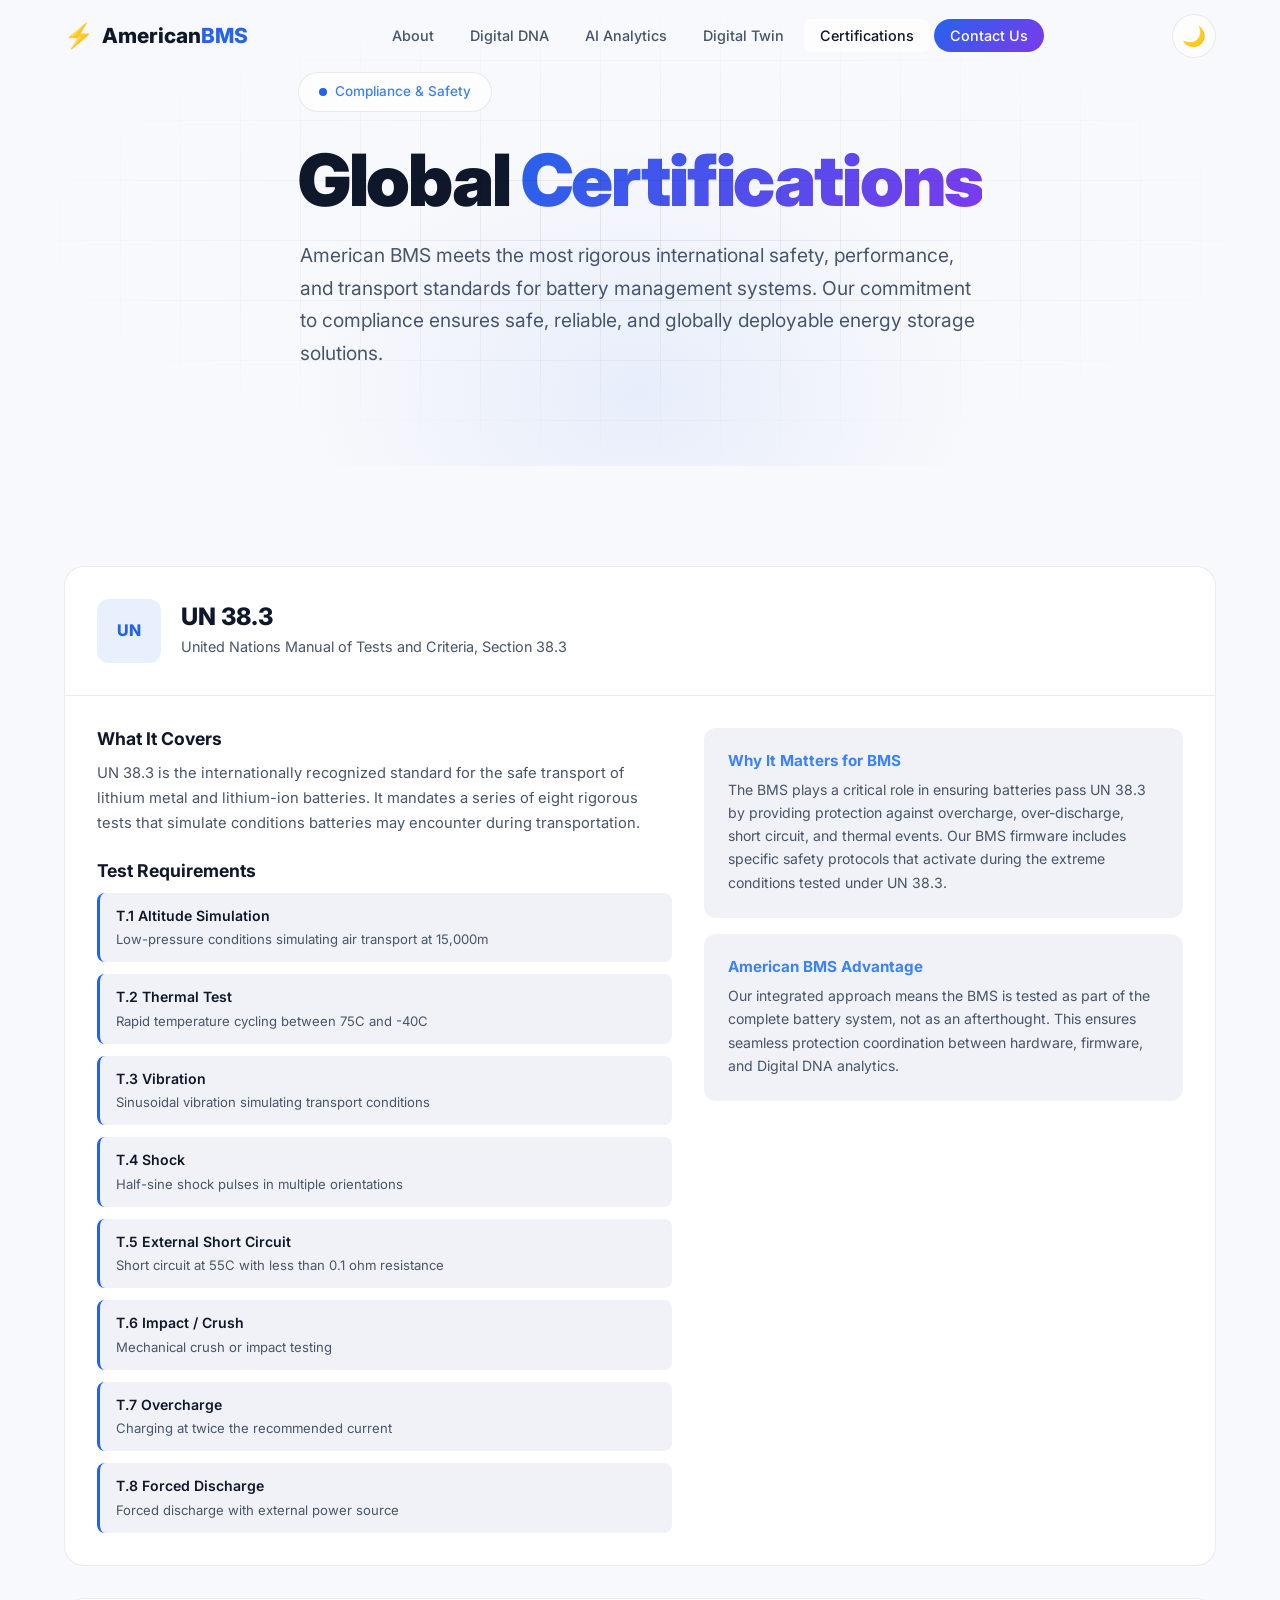
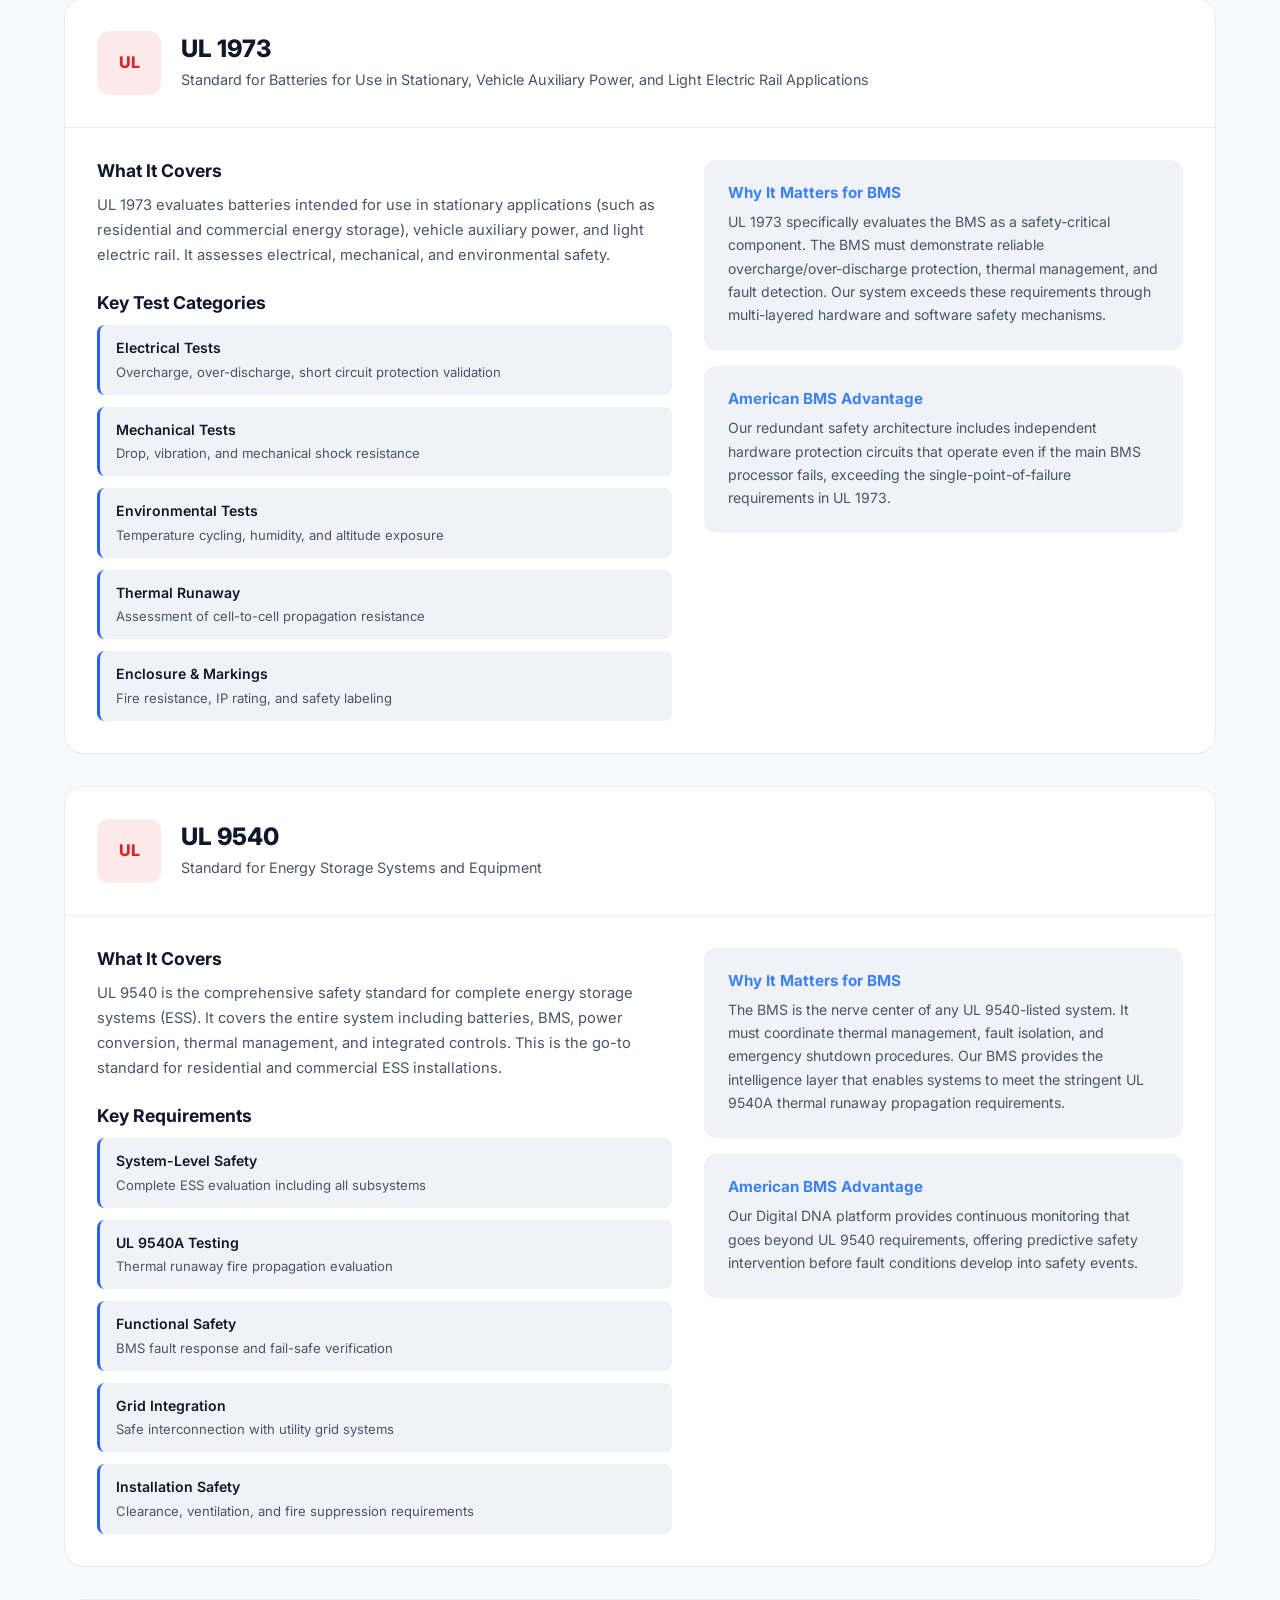
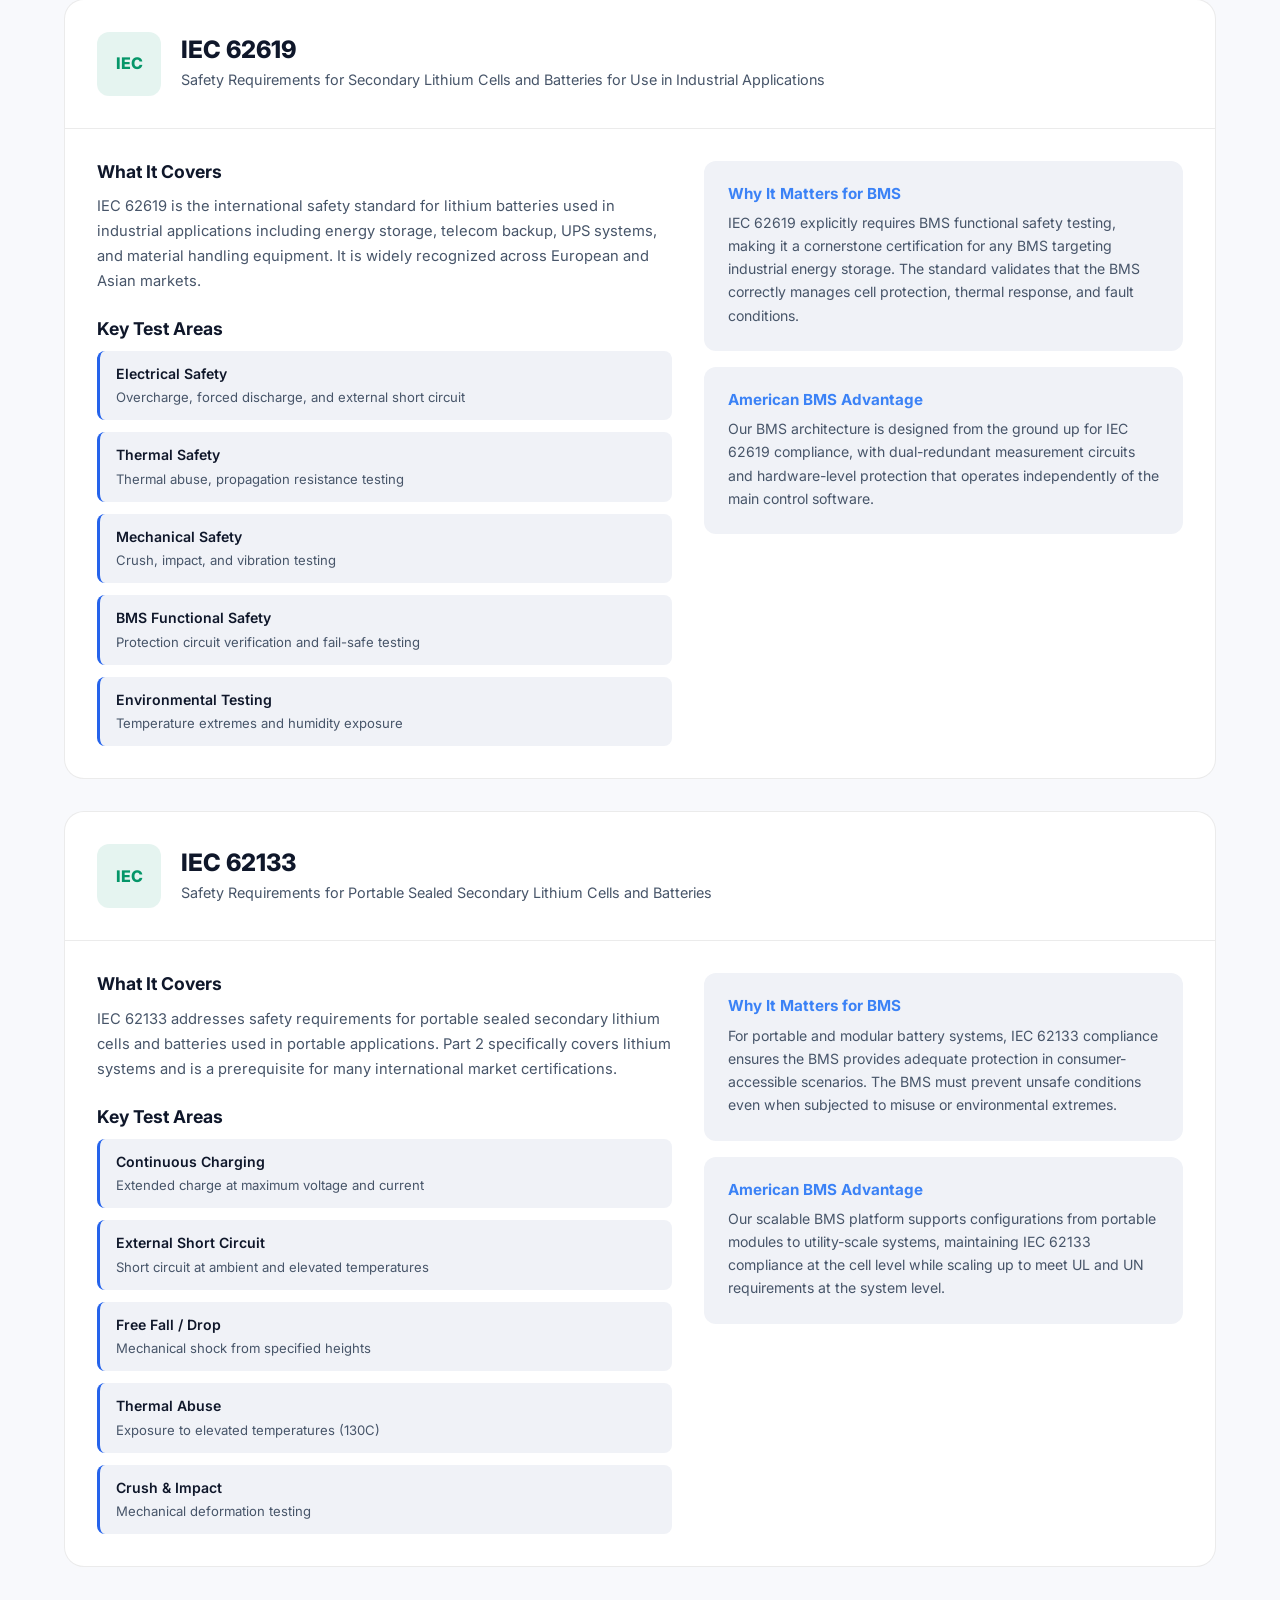
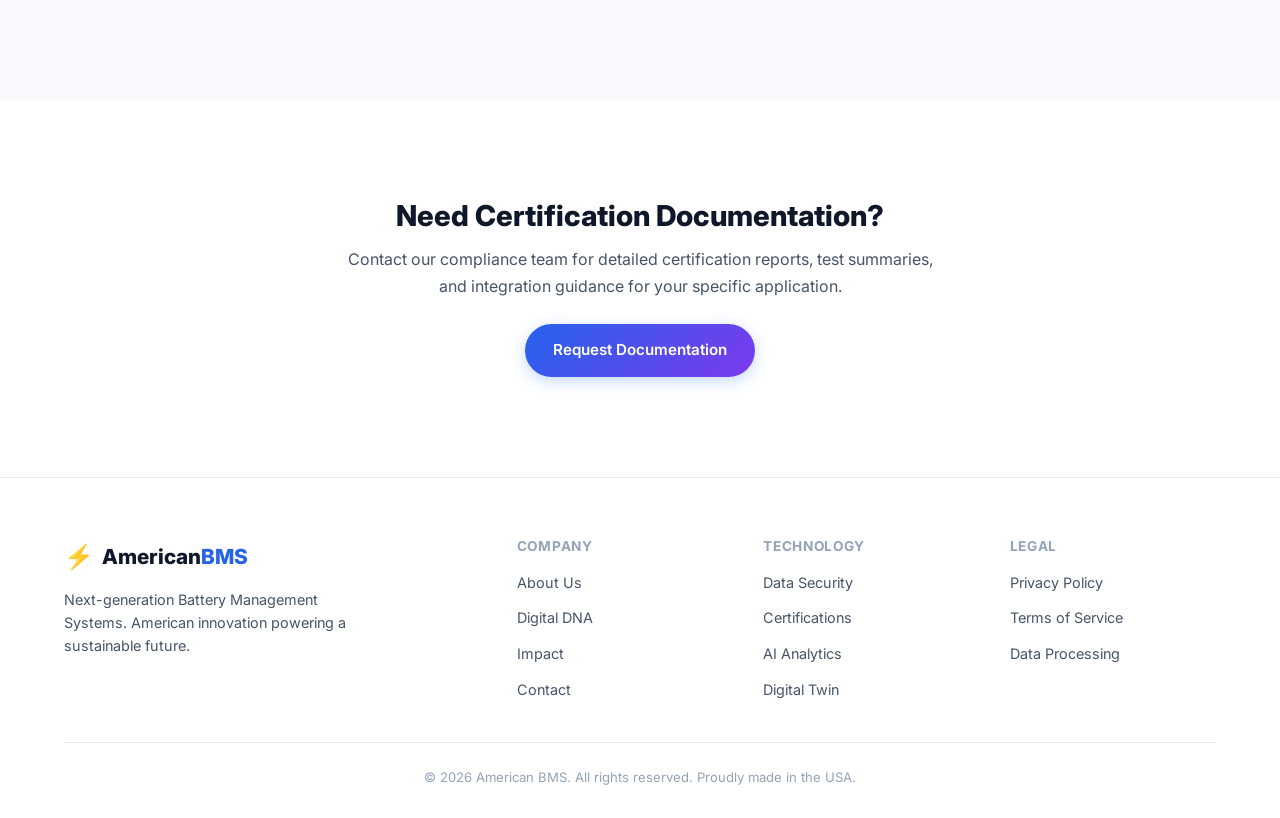
==== commit 47bd54b1: "Add AI Analytics, Digital Twin, and legal pages - AI Analytics page: supply chain traceability, FEOC" ====
--- a/certifications.html
+++ b/certifications.html
@@ -22,8 +22,8 @@
             <ul class="nav-links" id="navLinks">
                 <li><a href="index.html#about">About</a></li>
                 <li><a href="index.html#digital-dna">Digital DNA</a></li>
-                <li><a href="index.html#security">Security</a></li>
-                <li><a href="index.html#impact">Impact</a></li>
+                <li><a href="ai-analytics.html">AI Analytics</a></li>
+                <li><a href="digital-twin.html">Digital Twin</a></li>
                 <li><a href="certifications.html" class="active">Certifications</a></li>
                 <li><a href="index.html#contact" class="nav-cta">Contact Us</a></li>
             </ul>
@@ -426,16 +426,16 @@
                     <ul>
                         <li><a href="index.html#security">Data Security</a></li>
                         <li><a href="certifications.html">Certifications</a></li>
-                        <li><a href="index.html#digital-dna">AI Analytics</a></li>
-                        <li><a href="index.html#digital-dna">Digital Twin</a></li>
+                        <li><a href="ai-analytics.html">AI Analytics</a></li>
+                        <li><a href="digital-twin.html">Digital Twin</a></li>
                     </ul>
                 </div>
                 <div class="footer-links">
                     <h4>Legal</h4>
                     <ul>
-                        <li><a href="#">Privacy Policy</a></li>
-                        <li><a href="#">Terms of Service</a></li>
-                        <li><a href="#">Data Processing</a></li>
+                        <li><a href="privacy-policy.html">Privacy Policy</a></li>
+                        <li><a href="terms-of-service.html">Terms of Service</a></li>
+                        <li><a href="data-processing.html">Data Processing</a></li>
                     </ul>
                 </div>
             </div>
--- a/css/styles.css
+++ b/css/styles.css
@@ -1261,6 +1261,721 @@
 }
 
 /* ============================================
+   PAGE HERO SMALL (Legal pages)
+   ============================================ */
+.page-hero-sm {
+    min-height: 35vh;
+    padding-bottom: 40px;
+}
+
+/* ============================================
+   LEGAL CONTENT
+   ============================================ */
+.legal-content {
+    max-width: 800px;
+    margin: 0 auto;
+}
+
+.legal-section {
+    margin-bottom: 40px;
+    padding-bottom: 40px;
+    border-bottom: 1px solid var(--border-color);
+}
+
+.legal-section:last-child {
+    border-bottom: none;
+}
+
+.legal-section h2 {
+    font-size: 1.4rem;
+    font-weight: 700;
+    margin-bottom: 16px;
+}
+
+.legal-section h3 {
+    font-size: 1.1rem;
+    font-weight: 600;
+    margin-top: 20px;
+    margin-bottom: 10px;
+}
+
+.legal-section p {
+    font-size: 0.95rem;
+    color: var(--text-secondary);
+    line-height: 1.75;
+    margin-bottom: 12px;
+}
+
+.legal-section ul {
+    margin: 12px 0;
+    padding-left: 20px;
+}
+
+.legal-section ul li {
+    font-size: 0.92rem;
+    color: var(--text-secondary);
+    line-height: 1.7;
+    margin-bottom: 8px;
+    list-style: disc;
+}
+
+.legal-table {
+    background: var(--bg-card);
+    border: 1px solid var(--border-color);
+    border-radius: var(--radius-md);
+    overflow: hidden;
+    margin: 16px 0;
+}
+
+.legal-table-row {
+    display: grid;
+    grid-template-columns: 1fr 2fr 1fr;
+    gap: 16px;
+    padding: 14px 20px;
+    border-bottom: 1px solid var(--border-color);
+    font-size: 0.88rem;
+    color: var(--text-secondary);
+}
+
+.legal-table-row:last-child { border-bottom: none; }
+
+.legal-table-row.header {
+    background: var(--bg-tertiary);
+    font-weight: 700;
+    color: var(--text-primary);
+    font-size: 0.82rem;
+    text-transform: uppercase;
+    letter-spacing: 0.03em;
+}
+
+/* ============================================
+   TRACEABILITY VISUAL
+   ============================================ */
+.traceability-visual {
+    display: flex;
+    align-items: center;
+    justify-content: center;
+    width: 100%;
+}
+
+.trace-chain {
+    display: flex;
+    flex-direction: column;
+    align-items: center;
+    gap: 0;
+}
+
+.trace-node {
+    display: flex;
+    align-items: center;
+    gap: 14px;
+    padding: 14px 24px;
+    background: var(--bg-card);
+    border: 1px solid var(--border-color);
+    border-radius: var(--radius-md);
+    width: 220px;
+    transition: all 0.3s ease;
+}
+
+.trace-node.active {
+    border-color: var(--accent-blue);
+    background: rgba(59, 130, 246, 0.08);
+    box-shadow: var(--shadow-glow);
+}
+
+.trace-icon {
+    width: 40px;
+    height: 40px;
+    display: flex;
+    align-items: center;
+    justify-content: center;
+    background: var(--bg-tertiary);
+    border-radius: var(--radius-sm);
+    flex-shrink: 0;
+    color: var(--accent-blue);
+}
+
+.trace-node.active .trace-icon {
+    background: var(--accent-blue);
+    color: #fff;
+}
+
+.trace-icon svg { width: 20px; height: 20px; }
+
+.trace-node span {
+    font-size: 0.88rem;
+    font-weight: 600;
+}
+
+.trace-line {
+    width: 2px;
+    height: 20px;
+    background: linear-gradient(to bottom, var(--accent-blue), var(--border-color-strong));
+}
+
+/* ============================================
+   FEOC GRID
+   ============================================ */
+.feoc-grid {
+    display: grid;
+    grid-template-columns: repeat(3, 1fr);
+    gap: 24px;
+}
+
+.feoc-card {
+    background: var(--bg-card);
+    border: 1px solid var(--border-color);
+    border-radius: var(--radius-lg);
+    padding: 28px;
+    transition: all 0.4s ease;
+    opacity: 0;
+    transform: translateY(20px);
+}
+
+.feoc-card.visible {
+    opacity: 1;
+    transform: translateY(0);
+}
+
+.feoc-card:hover {
+    background: var(--bg-card-hover);
+    border-color: var(--border-color-strong);
+    transform: translateY(-4px);
+}
+
+.feoc-card.visible:hover {
+    transform: translateY(-4px);
+}
+
+.feoc-featured {
+    grid-column: 1 / -1;
+    text-align: center;
+    background: linear-gradient(135deg, rgba(59, 130, 246, 0.08), rgba(139, 92, 246, 0.08));
+    border-color: rgba(59, 130, 246, 0.2);
+}
+
+.feoc-icon-wrap {
+    width: 64px;
+    height: 64px;
+    margin: 0 auto 16px;
+    display: flex;
+    align-items: center;
+    justify-content: center;
+    background: linear-gradient(135deg, var(--gradient-start), var(--gradient-end));
+    border-radius: 50%;
+    color: #fff;
+}
+
+.feoc-icon-wrap svg { width: 32px; height: 32px; }
+
+.feoc-badge {
+    display: inline-flex;
+    align-items: center;
+    justify-content: center;
+    width: 40px;
+    height: 40px;
+    background: linear-gradient(135deg, var(--gradient-start), var(--gradient-end));
+    color: #fff;
+    border-radius: var(--radius-sm);
+    font-size: 0.8rem;
+    font-weight: 800;
+    margin-bottom: 14px;
+}
+
+.feoc-card h3 {
+    font-size: 1.1rem;
+    font-weight: 700;
+    margin-bottom: 8px;
+}
+
+.feoc-card p {
+    font-size: 0.9rem;
+    color: var(--text-secondary);
+    line-height: 1.65;
+}
+
+/* ============================================
+   SCALE GRID (Fleet / Digital Twin)
+   ============================================ */
+.scale-grid {
+    display: grid;
+    grid-template-columns: repeat(3, 1fr);
+    gap: 24px;
+    align-items: start;
+}
+
+.scale-card {
+    background: var(--bg-card);
+    border: 1px solid var(--border-color);
+    border-radius: var(--radius-lg);
+    overflow: hidden;
+    transition: all 0.4s ease;
+    opacity: 0;
+    transform: translateY(20px);
+}
+
+.scale-card.visible {
+    opacity: 1;
+    transform: translateY(0);
+}
+
+.scale-card:hover {
+    border-color: var(--border-color-strong);
+    transform: translateY(-4px);
+}
+
+.scale-card.visible:hover {
+    transform: translateY(-4px);
+}
+
+.scale-card.featured {
+    border-color: var(--accent-blue);
+    box-shadow: var(--shadow-glow);
+}
+
+.scale-header {
+    padding: 24px 28px;
+    display: flex;
+    align-items: center;
+    gap: 14px;
+    border-bottom: 1px solid var(--border-color);
+    position: relative;
+}
+
+.scale-header svg {
+    width: 28px;
+    height: 28px;
+    flex-shrink: 0;
+}
+
+.scale-header.residential { color: var(--accent-blue); }
+.scale-header.ci { color: var(--gradient-end); }
+.scale-header.utility { color: var(--accent-red); }
+
+.scale-header h3 {
+    font-size: 1.1rem;
+    font-weight: 700;
+    color: var(--text-primary);
+}
+
+.scale-popular {
+    position: absolute;
+    top: 12px;
+    right: 16px;
+    padding: 4px 10px;
+    background: linear-gradient(135deg, var(--gradient-start), var(--gradient-end));
+    color: #fff;
+    border-radius: var(--radius-xl);
+    font-size: 0.7rem;
+    font-weight: 700;
+    text-transform: uppercase;
+}
+
+.scale-features {
+    padding: 24px 28px;
+    display: flex;
+    flex-direction: column;
+    gap: 12px;
+}
+
+.scale-features li {
+    font-size: 0.9rem;
+    color: var(--text-secondary);
+    padding-left: 20px;
+    position: relative;
+    line-height: 1.5;
+}
+
+.scale-features li::before {
+    content: '';
+    position: absolute;
+    left: 0;
+    top: 8px;
+    width: 8px;
+    height: 8px;
+    background: var(--accent-blue);
+    border-radius: 50%;
+    opacity: 0.6;
+}
+
+/* ============================================
+   COMPLIANCE VISUAL
+   ============================================ */
+.split-content.reverse {
+    direction: rtl;
+}
+
+.split-content.reverse > * {
+    direction: ltr;
+}
+
+.compliance-visual {
+    display: flex;
+    align-items: center;
+    justify-content: center;
+}
+
+.compliance-doc {
+    background: var(--bg-card);
+    border: 1px solid var(--border-color);
+    border-radius: var(--radius-md);
+    width: 100%;
+    max-width: 380px;
+    overflow: hidden;
+    box-shadow: var(--shadow-md);
+}
+
+.doc-header {
+    padding: 16px 20px;
+    border-bottom: 1px solid var(--border-color);
+    display: flex;
+    align-items: center;
+    gap: 12px;
+}
+
+.doc-badge {
+    padding: 3px 8px;
+    background: rgba(16, 185, 129, 0.15);
+    color: #34d399;
+    border-radius: 4px;
+    font-size: 0.65rem;
+    font-weight: 800;
+    letter-spacing: 0.05em;
+}
+
+.doc-title {
+    font-size: 0.85rem;
+    font-weight: 600;
+}
+
+.doc-body { padding: 8px 0; }
+
+.doc-row {
+    display: flex;
+    justify-content: space-between;
+    align-items: center;
+    padding: 10px 20px;
+    font-size: 0.85rem;
+    border-bottom: 1px solid var(--border-color);
+}
+
+.doc-row:last-child { border-bottom: none; }
+
+.doc-row span:first-child {
+    color: var(--text-secondary);
+}
+
+.doc-status {
+    padding: 2px 10px;
+    border-radius: 4px;
+    font-size: 0.75rem;
+    font-weight: 700;
+}
+
+.doc-status.pass {
+    background: rgba(16, 185, 129, 0.15);
+    color: #34d399;
+}
+
+/* ============================================
+   CELL LIBRARY (Digital Twin)
+   ============================================ */
+.cell-section {
+    margin-bottom: 60px;
+}
+
+.cell-section-title {
+    font-size: 1.2rem;
+    font-weight: 700;
+    margin-bottom: 24px;
+    padding-bottom: 12px;
+    border-bottom: 2px solid var(--accent-blue);
+    display: inline-block;
+}
+
+.cell-grid {
+    display: grid;
+    grid-template-columns: repeat(3, 1fr);
+    gap: 24px;
+}
+
+.cell-card {
+    background: var(--bg-card);
+    border: 1px solid var(--border-color);
+    border-radius: var(--radius-lg);
+    overflow: hidden;
+    transition: all 0.4s ease;
+    opacity: 0;
+    transform: translateY(20px);
+}
+
+.cell-card.visible {
+    opacity: 1;
+    transform: translateY(0);
+}
+
+.cell-card:hover {
+    border-color: var(--border-color-strong);
+    transform: translateY(-4px);
+}
+
+.cell-card.visible:hover {
+    transform: translateY(-4px);
+}
+
+.cell-capacity {
+    padding: 24px;
+    text-align: center;
+    font-size: 2.2rem;
+    font-weight: 900;
+    background: linear-gradient(135deg, rgba(59, 130, 246, 0.08), rgba(139, 92, 246, 0.08));
+    background: linear-gradient(135deg, var(--gradient-start), var(--gradient-end));
+    -webkit-background-clip: text;
+    -webkit-text-fill-color: transparent;
+    background-clip: text;
+    border-bottom: 1px solid var(--border-color);
+}
+
+.cell-details {
+    padding: 24px;
+}
+
+.cell-tag {
+    display: inline-block;
+    padding: 3px 10px;
+    background: var(--bg-tertiary);
+    border-radius: 4px;
+    font-size: 0.75rem;
+    font-weight: 700;
+    color: var(--accent-blue-light);
+    margin-bottom: 10px;
+}
+
+.cell-details p {
+    font-size: 0.88rem;
+    color: var(--text-secondary);
+    line-height: 1.6;
+    margin-bottom: 12px;
+}
+
+.cell-details ul {
+    padding-left: 16px;
+}
+
+.cell-details ul li {
+    font-size: 0.82rem;
+    color: var(--text-tertiary);
+    line-height: 1.6;
+    list-style: disc;
+}
+
+/* Chemistry Grid */
+.chem-grid {
+    display: grid;
+    grid-template-columns: repeat(3, 1fr);
+    gap: 24px;
+}
+
+.chem-card {
+    background: var(--bg-card);
+    border: 1px solid var(--border-color);
+    border-radius: var(--radius-lg);
+    padding: 28px;
+    transition: all 0.4s ease;
+    opacity: 0;
+    transform: translateY(20px);
+}
+
+.chem-card.visible {
+    opacity: 1;
+    transform: translateY(0);
+}
+
+.chem-card:hover {
+    border-color: var(--border-color-strong);
+    transform: translateY(-4px);
+}
+
+.chem-card.visible:hover {
+    transform: translateY(-4px);
+}
+
+.chem-name {
+    font-size: 1.8rem;
+    font-weight: 900;
+    background: linear-gradient(135deg, var(--gradient-start), var(--gradient-end));
+    -webkit-background-clip: text;
+    -webkit-text-fill-color: transparent;
+    background-clip: text;
+    margin-bottom: 2px;
+}
+
+.chem-full {
+    font-size: 0.82rem;
+    color: var(--text-tertiary);
+    font-weight: 500;
+    margin-bottom: 12px;
+}
+
+.chem-card p {
+    font-size: 0.9rem;
+    color: var(--text-secondary);
+    line-height: 1.65;
+    margin-bottom: 16px;
+}
+
+.chem-tags {
+    display: flex;
+    flex-wrap: wrap;
+    gap: 6px;
+}
+
+.chem-tags span {
+    padding: 4px 10px;
+    background: var(--bg-tertiary);
+    border-radius: 4px;
+    font-size: 0.72rem;
+    font-weight: 600;
+    color: var(--text-secondary);
+}
+
+/* ============================================
+   SIMULATION GRID (Digital Twin)
+   ============================================ */
+.sim-grid {
+    display: grid;
+    grid-template-columns: repeat(3, 1fr);
+    gap: 24px;
+}
+
+.sim-card {
+    background: var(--bg-card);
+    border: 1px solid var(--border-color);
+    border-radius: var(--radius-lg);
+    padding: 32px;
+    transition: all 0.4s ease;
+    opacity: 0;
+    transform: translateY(20px);
+}
+
+.sim-card.visible {
+    opacity: 1;
+    transform: translateY(0);
+}
+
+.sim-card:hover {
+    border-color: var(--border-color-strong);
+}
+
+.sim-icon {
+    width: 56px;
+    height: 56px;
+    display: flex;
+    align-items: center;
+    justify-content: center;
+    border-radius: var(--radius-md);
+    margin-bottom: 20px;
+}
+
+.sim-icon svg { width: 28px; height: 28px; color: #fff; }
+
+.sim-icon.thermal { background: linear-gradient(135deg, #ef4444, #f97316); }
+.sim-icon.mechanical { background: linear-gradient(135deg, #8b5cf6, #6366f1); }
+.sim-icon.electrical { background: linear-gradient(135deg, #3b82f6, #06b6d4); }
+
+.sim-card h3 {
+    font-size: 1.2rem;
+    font-weight: 700;
+    margin-bottom: 10px;
+}
+
+.sim-desc {
+    font-size: 0.9rem;
+    color: var(--text-secondary);
+    line-height: 1.6;
+    margin-bottom: 24px;
+}
+
+.sim-features {
+    display: flex;
+    flex-direction: column;
+    gap: 18px;
+}
+
+.sim-feature h4 {
+    font-size: 0.9rem;
+    font-weight: 600;
+    margin-bottom: 4px;
+}
+
+.sim-feature p {
+    font-size: 0.82rem;
+    color: var(--text-secondary);
+    line-height: 1.55;
+}
+
+/* ============================================
+   WORKFLOW STEPS (Digital Twin)
+   ============================================ */
+.workflow-steps {
+    max-width: 700px;
+    margin: 0 auto;
+    display: flex;
+    flex-direction: column;
+    gap: 0;
+}
+
+.workflow-step {
+    display: flex;
+    gap: 24px;
+    padding: 28px 0;
+    border-bottom: 1px solid var(--border-color);
+    opacity: 0;
+    transform: translateY(20px);
+    transition: all 0.4s ease;
+}
+
+.workflow-step.visible {
+    opacity: 1;
+    transform: translateY(0);
+}
+
+.workflow-step:last-child { border-bottom: none; }
+
+.step-number {
+    flex-shrink: 0;
+    width: 52px;
+    height: 52px;
+    display: flex;
+    align-items: center;
+    justify-content: center;
+    background: linear-gradient(135deg, var(--gradient-start), var(--gradient-end));
+    color: #fff;
+    border-radius: var(--radius-md);
+    font-size: 1rem;
+    font-weight: 800;
+}
+
+.step-content h3 {
+    font-size: 1.1rem;
+    font-weight: 700;
+    margin-bottom: 6px;
+}
+
+.step-content p {
+    font-size: 0.9rem;
+    color: var(--text-secondary);
+    line-height: 1.65;
+}
+
+/* Value Stats (reuses impact-stats layout) */
+.value-stats {
+    display: grid;
+    grid-template-columns: repeat(4, 1fr);
+    gap: 24px;
+}
+
+/* ============================================
    ANIMATIONS
    ============================================ */
 .animate-in {
@@ -1277,10 +1992,15 @@
    ============================================ */
 @media (max-width: 1024px) {
     .pillars-grid { grid-template-columns: repeat(2, 1fr); }
-    .impact-stats { grid-template-columns: repeat(2, 1fr); }
+    .impact-stats, .value-stats { grid-template-columns: repeat(2, 1fr); }
     .cert-preview-grid { grid-template-columns: repeat(3, 1fr); }
     .footer-grid { grid-template-columns: 1fr 1fr; gap: 32px; }
     .cert-detail-body { grid-template-columns: 1fr; }
+    .feoc-grid { grid-template-columns: repeat(2, 1fr); }
+    .scale-grid { grid-template-columns: 1fr; max-width: 500px; margin: 0 auto; }
+    .sim-grid { grid-template-columns: 1fr; }
+    .cell-grid, .chem-grid { grid-template-columns: repeat(2, 1fr); }
+    .legal-table-row { grid-template-columns: 1fr; gap: 4px; }
 }
 
 @media (max-width: 768px) {
@@ -1322,10 +2042,13 @@
 
     .pillars-grid { grid-template-columns: 1fr; }
     .security-grid { grid-template-columns: 1fr; }
-    .impact-stats { grid-template-columns: 1fr; }
+    .impact-stats, .value-stats { grid-template-columns: 1fr; }
     .cert-preview-grid { grid-template-columns: repeat(2, 1fr); }
     .form-row { grid-template-columns: 1fr; }
     .footer-grid { grid-template-columns: 1fr; gap: 24px; }
+    .feoc-grid { grid-template-columns: 1fr; }
+    .cell-grid, .chem-grid { grid-template-columns: 1fr; }
+    .split-content.reverse { direction: ltr; }
 
     .hero-stats { gap: 20px; }
     .stat-divider { display: none; }
